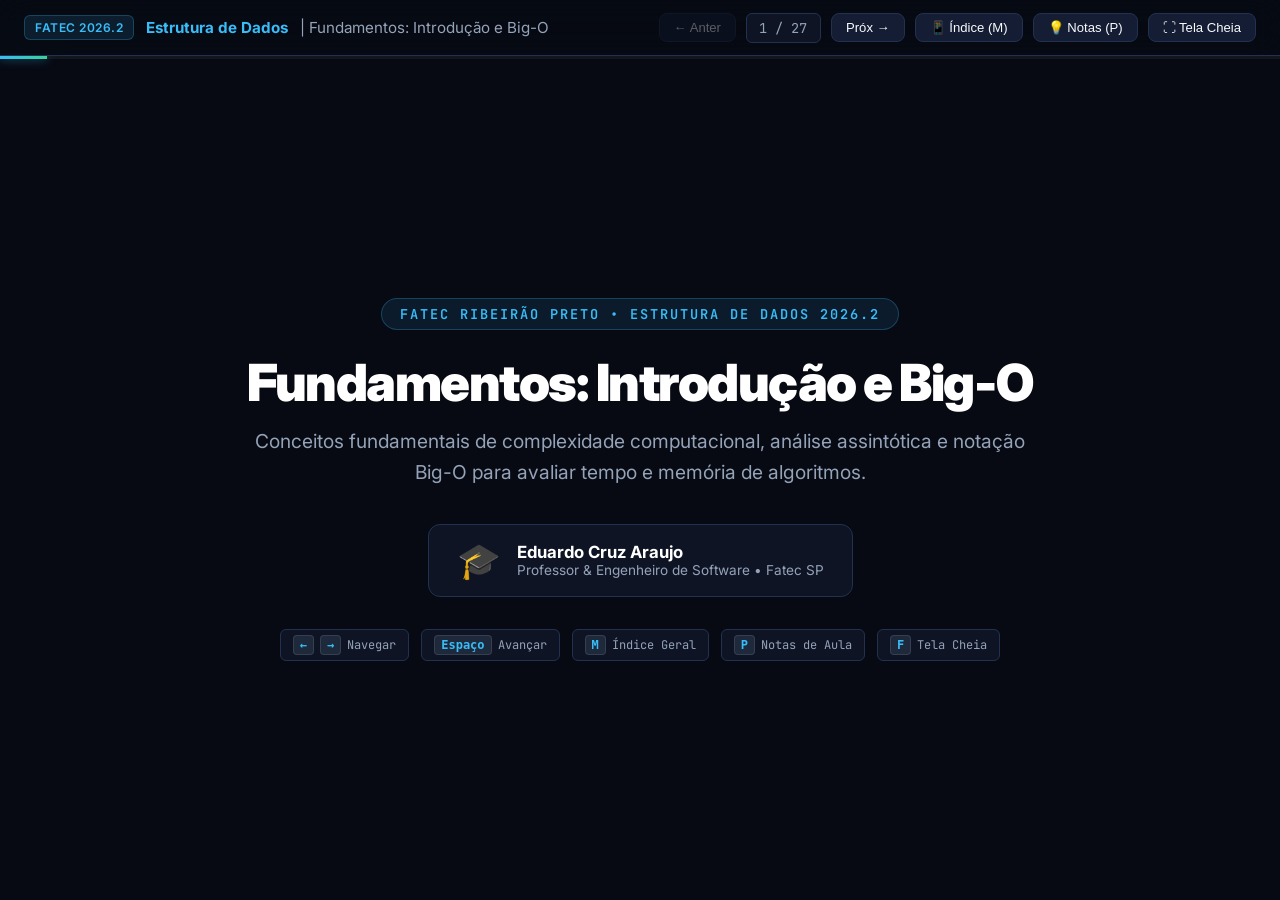
==== 02-ed-fundamentos-introducao-e-big-o/src/demo/index.html @ f7e0b2af "feat: adiciona slides e apresentacao interativa da aula 02 (Fundamentos: Introducao e Big-O)" ====
<!DOCTYPE html>
<html lang="pt-BR">
<head>
  <meta charset="UTF-8">
  <meta name="viewport" content="width=device-width, initial-scale=1.0">
  <title>Fundamentos: Introdução e Big-O | Estrutura de Dados | Fatec</title>
  <link rel="preconnect" href="https://fonts.googleapis.com">
  <link rel="preconnect" href="https://fonts.gstatic.com" crossorigin>
  <link href="https://fonts.googleapis.com/css2?family=Fira+Code:wght@400;600&family=Inter:wght@400;500;600;700;800;900&family=JetBrains+Mono:wght@400;600;700&display=swap" rel="stylesheet">
  <link rel="stylesheet" href="styles.css">
</head>
<body>

  <!-- Top Application Navigation Bar -->
  <header class="app-header">
    <div class="brand">
      <span class="brand-badge">FATEC 2026.2</span>
      <span>Estrutura de Dados</span>
      <span style="color: var(--text-muted); font-weight: 400;">| Fundamentos: Introdução e Big-O</span>
    </div>
    
    <div class="header-controls">
      <button class="btn-nav" id="btn-prev" title="Slide Anterior (Seta Esquerda)">← Anter</button>
      <span class="slide-counter" id="slide-counter">1 / 27</span>
      <button class="btn-nav" id="btn-next" title="Próximo Slide (Seta Direita / Espaço)">Próx →</button>
      <button class="btn-nav" id="btn-overview" title="Menu de Navegação (Teclas M)">📱 Índice (M)</button>
      <button class="btn-nav" id="btn-notes" title="Notas do Apresentador (Tecla P)">💡 Notas (P)</button>
      <button class="btn-nav" id="btn-fullscreen" title="Modo Tela Cheia (Tecla F)">⛶ Tela Cheia</button>
    </div>
  </header>

  <!-- Top Progress Bar -->
  <div class="progress-bar-container">
    <div class="progress-bar" id="progress-bar"></div>
  </div>

  <!-- Slides Viewport -->
  <main class="slides-viewport">

    <!-- SLIDE 1: CAPA -->
    <section class="slide slide-cover active">
      <span class="cover-badge">FATEC RIBEIRÃO PRETO • ESTRUTURA DE DADOS 2026.2</span>
      <h1 class="cover-title">Fundamentos: Introdução e Big-O</h1>
      <p class="cover-subtitle">Conceitos fundamentais de complexidade computacional, análise assintótica e notação Big-O para avaliar tempo e memória de algoritmos.</p>
      
      <div class="author-box">
        <div style="font-size: 2.2rem;">🎓</div>
        <div class="author-info">
          <div class="author-name">Eduardo Cruz Araujo</div>
          <div class="author-meta">Professor & Engenheiro de Software • Fatec SP</div>
        </div>
      </div>

      <div class="keyboard-hints">
        <div class="kbd-pill"><kbd>←</kbd> <kbd>→</kbd> Navegar</div>
        <div class="kbd-pill"><kbd>Espaço</kbd> Avançar</div>
        <div class="kbd-pill"><kbd>M</kbd> Índice Geral</div>
        <div class="kbd-pill"><kbd>P</kbd> Notas de Aula</div>
        <div class="kbd-pill"><kbd>F</kbd> Tela Cheia</div>
      </div>
    </section>

    <!-- SLIDE 2: POR QUE ANALISAR ALGORITMOS -->
    <section class="slide">
      <div class="slide-header">
        <span class="slide-tag">01. Motivação</span>
        <h2 class="slide-title">Por que Analisar Algoritmos?</h2>
        <p class="slide-subtitle">O problema do "tempo de relógio" (<em>wall-clock time</em>) e a necessidade de uma métrica universal.</p>
      </div>

      <div class="grid-2">
        <div class="card card-highlight">
          <div class="card-title">⚖️ O Dilema de Maria e João</div>
          <div class="card-body">
            <p>Dois desenvolvedores criaram soluções para o <strong>mesmo problema</strong>:</p>
            <div style="background: #090d16; padding: 12px; border-radius: 8px; margin: 10px 0; font-family: var(--font-mono); font-size: 0.85rem;">
              • Algoritmo <strong>A</strong> (Maria): <span style="color: var(--accent-emerald);">0.05 segundos</span><br>
              • Algoritmo <strong>B</strong> (João): <span style="color: var(--accent-rose);">0.12 segundos</span>
            </div>
            <p><strong>Podemos afirmar que o algoritmo A é melhor?</strong></p>
            <p style="margin-top: 8px; color: var(--accent-amber);">⚠️ Medir tempo em segundos avalia o <em>ambiente de execução</em> (CPU, RAM, programas abertos, interpretador), não a qualidade intrínseca do algoritmo.</p>
          </div>
        </div>

        <div class="card">
          <div class="card-title">🎯 As Duas Perguntas Fundamentais</div>
          <div class="card-body">
            <div style="background: rgba(56, 189, 248, 0.08); border-left: 3px solid var(--accent-cyan); padding: 12px; border-radius: 6px; margin-bottom: 12px;">
              <strong>Pergunta 1:</strong> Ao comparar dois algoritmos, qual será mais rápido à medida que o volume de dados cresce (<i>N</i> → ∞)?
            </div>
            <div style="background: rgba(52, 211, 153, 0.08); border-left: 3px solid var(--accent-emerald); padding: 12px; border-radius: 6px;">
              <strong>Pergunta 2:</strong> Se <strong>dobrarmos a entrada (<i>N</i> → 2<i>N</i>)</strong>, como o tempo e o consumo de memória serão afetados? Dobra? Quadruplica? Permanece constante? Ou explode?
            </div>
          </div>
        </div>
      </div>

      <!-- Live Wall-Clock Simulator -->
      <div class="interactive-widget">
        <div class="widget-toolbar">
          <div class="toolbar-title">🧪 SIMULADOR: IMPACTO DO HARDWARE VS EFICIÊNCIA DO ALGORITMO</div>
          <div class="toolbar-controls">
            <button class="btn-nav" id="btn-preset-small">N = 10 (Pequeno)</button>
            <button class="btn-nav" id="btn-preset-med">N = 500 (Médio)</button>
            <button class="btn-nav" id="btn-preset-large">N = 10.000 (Grande)</button>
            <button class="btn-nav" id="btn-preset-huge">N = 100.000 (Gigante)</button>
            <button class="btn-nav active" id="btn-sim-clock" style="background: rgba(56, 189, 248, 0.2); border-color: var(--accent-cyan);">▶️ Executar Benchmark</button>
          </div>
        </div>
        <div class="widget-body">
          <div class="grid-2" style="margin-top: 0;">
            <!-- Maria Card -->
            <div class="card" id="card-maria" style="background: #090d16; border: 1px solid var(--border-color); transition: all 0.35s ease;">
              <div style="display: flex; justify-content: space-between; align-items: flex-start; margin-bottom: 8px;">
                <div>
                  <div style="font-weight: 700; color: var(--accent-cyan); font-size: 1rem;">💻 PC de Maria (Top de Linha)</div>
                  <div style="font-size: 0.78rem; color: var(--text-muted);">Intel Core i9 • 5.0 GHz (5 × 10⁹ ops/s)</div>
                </div>
                <span class="complexity-tag tag-bad">O(N²) Quadrático</span>
              </div>
              
              <div style="margin: 12px 0; background: #050811; padding: 10px 14px; border-radius: 6px; font-family: var(--font-mono); font-size: 0.85rem;">
                <div style="display: flex; justify-content: space-between; margin-bottom: 6px;">
                  <span style="color: var(--text-dim);">Operações (N²):</span>
                  <strong style="color: #fff;" id="maria-ops-count">--</strong>
                </div>
                <div style="display: flex; justify-content: space-between;">
                  <span style="color: var(--text-dim);">Tempo de Execução:</span>
                  <strong style="color: var(--accent-cyan); font-size: 1.05rem;" id="sim-maria-time">--</strong>
                </div>
              </div>

              <div style="background: #1e293b; height: 10px; border-radius: 5px; overflow: hidden; margin-top: 8px;">
                <div id="maria-progress" style="height: 100%; width: 0%; background: linear-gradient(90deg, #38bdf8, #818cf8); transition: width 0.5s ease;"></div>
              </div>
              <div style="margin-top: 8px; text-align: right;" id="maria-badge-container"></div>
            </div>

            <!-- Joao Card -->
            <div class="card" id="card-joao" style="background: #090d16; border: 1px solid var(--border-color); transition: all 0.35s ease;">
              <div style="display: flex; justify-content: space-between; align-items: flex-start; margin-bottom: 8px;">
                <div>
                  <div style="font-weight: 700; color: var(--accent-amber); font-size: 1rem;">💻 Notebook de João (Básico)</div>
                  <div style="font-size: 0.78rem; color: var(--text-muted);">Intel Core i3 • 1.8 GHz (1.8 × 10⁹ ops/s)</div>
                </div>
                <span class="complexity-tag tag-good">O(N) Linear</span>
              </div>
              
              <div style="margin: 12px 0; background: #050811; padding: 10px 14px; border-radius: 6px; font-family: var(--font-mono); font-size: 0.85rem;">
                <div style="display: flex; justify-content: space-between; margin-bottom: 6px;">
                  <span style="color: var(--text-dim);">Operações (10 · N):</span>
                  <strong style="color: #fff;" id="joao-ops-count">--</strong>
                </div>
                <div style="display: flex; justify-content: space-between;">
                  <span style="color: var(--text-dim);">Tempo de Execução:</span>
                  <strong style="color: var(--accent-emerald); font-size: 1.05rem;" id="sim-joao-time">--</strong>
                </div>
              </div>

              <div style="background: #1e293b; height: 10px; border-radius: 5px; overflow: hidden; margin-top: 8px;">
                <div id="joao-progress" style="height: 100%; width: 0%; background: linear-gradient(90deg, #34d399, #10b981); transition: width 0.5s ease;"></div>
              </div>
              <div style="margin-top: 8px; text-align: right;" id="joao-badge-container"></div>
            </div>
          </div>

          <div style="margin-top: 16px; background: #090d16; padding: 14px 18px; border-radius: 8px; border: 1px solid var(--border-color);">
            <div style="display: flex; justify-content: space-between; align-items: center; margin-bottom: 8px;">
              <span style="font-size: 0.88rem; font-weight: 600; color: #fff;">Ajuste o Tamanho da Entrada (<i>N</i>):</span>
              <span class="slider-val" id="val-sim-n" style="font-size: 1rem; color: var(--accent-cyan); font-family: var(--font-mono);">N = 500</span>
            </div>
            
            <input type="range" id="slider-sim-n" min="0" max="12" step="1" value="5" style="width: 100%; accent-color: var(--accent-cyan); cursor: pointer;">
            
            <div style="margin-top: 12px; font-size: 0.9rem; line-height: 1.5; color: var(--text-main); border-top: 1px solid var(--border-color); padding-top: 10px;" id="sim-clock-verdict">
              Clique em <strong>"Executar Benchmark"</strong> ou escolha um tamanho de entrada para rodar a simulação!
            </div>
          </div>
        </div>
      </div>
    </section>

    <!-- SLIDE 3: CONTAGEM DE INSTRUÇÕES E ASSÍNTOTAS -->
    <section class="slide">
      <div class="slide-header">
        <span class="slide-tag">02. Análise Matemática</span>
        <h2 class="slide-title">Contagem de Instruções e Comportamento Assintótico</h2>
        <p class="slide-subtitle">Como modelar o número de passos e entender a dominância dos termos para <i>N</i> → ∞.</p>
      </div>

      <div class="grid-2">
        <div class="code-box">
          <div class="code-header">
            <span class="code-lang">Python</span>
            <span>Contagem Passo a Passo</span>
          </div>
          <pre class="code-content"><code><span class="kw">def</span> <span class="fn">sum_list</span>(<span class="var">lst</span>):
    <span class="var">total</span> <span class="op">=</span> <span class="num">0</span>           <span class="com"># 1 instrução (atribuição)</span>
    <span class="kw">for</span> <span class="var">value</span> <span class="kw">in</span> <span class="var">lst</span>:   <span class="com"># N iterações do laço</span>
        <span class="var">total</span> <span class="op">+=</span> <span class="var">value</span>  <span class="com"># 1 instrução por iteração (N vezes)</span>
    <span class="kw">return</span> <span class="var">total</span>        <span class="com"># 1 instrução (retorno)</span></code></pre>
          <div style="padding: 12px 16px; background: #0f172a; border-top: 1px solid var(--border-color); font-size: 0.85rem; font-family: var(--font-mono); color: var(--accent-cyan);">
            Total de Instruções: <i>f</i>(<i>N</i>) = <i>N</i> + 2
          </div>
        </div>

        <div class="card">
          <div class="card-title">🔍 O Princípio da Dominância</div>
          <div class="card-body">
            <p>Considere dois algoritmos com contagens de instruções:</p>
            <ul class="bullet-list" style="margin: 10px 0;">
              <li>Algoritmo 1: <i>f</i>(<i>N</i>) = 4<i>N</i><sup>2</sup> + 2<i>N</i> + 7</li>
              <li>Algoritmo 2: <i>g</i>(<i>N</i>) = 3<i>N</i><sup>2</sup> + 5<i>N</i> + 13</li>
            </ul>
            <p>Quando <i>N</i> é pequeno (ex: <i>N</i> = 2), as constantes e termos menores têm peso. Porém, quando <i>N</i> cresce para milhares ou milhões, <strong>o termo de maior expoente (<i>N</i><sup>2</sup>) representa mais de 99.99% do custo total!</strong></p>
          </div>
        </div>
      </div>

      <!-- Live Polynomial Breakdown Calculator -->
      <div class="interactive-widget">
        <div class="widget-toolbar">
          <div class="toolbar-title">📈 CALCULADORA DE DOMINÂNCIA: <i>f</i>(<i>N</i>) = 4<i>N</i>² + 2<i>N</i> + 7</div>
          <div class="range-slider-group">
            <span>Valor de <i>N</i>:</span>
            <input type="range" id="slider-poly-n" min="1" max="10000" step="1" value="10">
            <span class="slider-val" id="val-poly-n">N = 10</span>
          </div>
        </div>
        <div class="widget-body">
          <div class="grid-4" style="margin-top: 0;">
            <div style="background: #090d16; padding: 12px; border-radius: 8px; border: 1px solid var(--border-color); text-align: center;">
              <div style="font-size: 0.75rem; color: var(--text-muted);">Termo Quadrático 4<i>N</i>²</div>
              <div style="font-size: 1.2rem; font-weight: 700; color: var(--accent-cyan); font-family: var(--font-mono); margin: 6px 0;" id="calc-term-quad">400</div>
              <div style="font-size: 0.75rem; color: var(--accent-emerald);" id="calc-pct-quad">94.56% do total</div>
            </div>

            <div style="background: #090d16; padding: 12px; border-radius: 8px; border: 1px solid var(--border-color); text-align: center;">
              <div style="font-size: 0.75rem; color: var(--text-muted);">Termo Linear 2<i>N</i></div>
              <div style="font-size: 1.2rem; font-weight: 700; color: var(--accent-amber); font-family: var(--font-mono); margin: 6px 0;" id="calc-term-lin">20</div>
              <div style="font-size: 0.75rem; color: var(--text-dim);" id="calc-pct-lin">4.72% do total</div>
            </div>

            <div style="background: #090d16; padding: 12px; border-radius: 8px; border: 1px solid var(--border-color); text-align: center;">
              <div style="font-size: 0.75rem; color: var(--text-muted);">Constante + 7</div>
              <div style="font-size: 1.2rem; font-weight: 700; color: var(--accent-purple); font-family: var(--font-mono); margin: 6px 0;">7</div>
              <div style="font-size: 0.75rem; color: var(--text-dim);" id="calc-pct-const">0.72% do total</div>
            </div>

            <div style="background: #090d16; padding: 12px; border-radius: 8px; border: 1px solid var(--border-color); text-align: center;">
              <div style="font-size: 0.75rem; color: var(--text-muted);">Total de Operações</div>
              <div style="font-size: 1.2rem; font-weight: 700; color: #fff; font-family: var(--font-mono); margin: 6px 0;" id="calc-term-total">427</div>
              <div style="font-size: 0.75rem; color: var(--accent-cyan);">Classe: <i>O</i>(<i>N</i>²)</div>
            </div>
          </div>
        </div>
      </div>
    </section>

    <!-- SLIDE 4: NOTAÇÕES ASSINTÓTICAS (O, Ω, Θ) E CASOS -->
    <section class="slide">
      <div class="slide-header">
        <span class="slide-tag">03. Notações Matemáticas</span>
        <h2 class="slide-title">A Família Assintótica (<i>O</i>, Ω, Θ) e Casos de Análise</h2>
        <p class="slide-subtitle">Limite Superior (Teto), Limite Inferior (Piso) e Limite Justo, combinados com Melhor, Médio e Pior caso.</p>
      </div>

      <div class="grid-3">
        <div class="card card-highlight">
          <div class="card-title">
            <span class="complexity-tag tag-good"><i>O</i></span> Big-O (Upper Bound)
          </div>
          <div class="card-body">
            <p><strong>Limite Superior (Teto):</strong></p>
            <p><em>"O algoritmo não demora mais do que..."</em></p>
            <p style="margin-top: 8px; font-size: 0.82rem; color: var(--text-dim);">Garante um limite máximo de tempo no pior cenário possível. É a notação padrão da indústria.</p>
          </div>
        </div>

        <div class="card">
          <div class="card-title">
            <span class="complexity-tag tag-fair">Ω</span> Big-Omega (Lower Bound)
          </div>
          <div class="card-body">
            <p><strong>Limite Inferior (Piso):</strong></p>
            <p><em>"O algoritmo demora pelo menos..."</em></p>
            <p style="margin-top: 8px; font-size: 0.82rem; color: var(--text-dim);">Representa o mínimo de trabalho indispensável para o algoritmo resolver a tarefa.</p>
          </div>
        </div>

        <div class="card">
          <div class="card-title">
            <span class="complexity-tag tag-excellent">Θ</span> Big-Theta (Tight Bound)
          </div>
          <div class="card-body">
            <p><strong>Limite Justo (Exato):</strong></p>
            <p><em>"O algoritmo cresce exatamente na taxa de..."</em></p>
            <p style="margin-top: 8px; font-size: 0.82rem; color: var(--text-dim);">Quando os limites superior e inferior coincidem na mesma ordem de grandeza (<i>O</i> = Ω).</p>
          </div>
        </div>
      </div>

      <!-- Interactive Linear Search Case Visualizer -->
      <div class="interactive-widget">
        <div class="widget-toolbar">
          <div class="toolbar-title">🔍 ESTUDO DE CASO: BUSCA LINEAR (MELHOR, MÉDIO E PIOR CASO)</div>
          <div class="toolbar-controls">
            <button class="btn-nav active" id="btn-case-best">Melhor Caso (Item no Início)</button>
            <button class="btn-nav" id="btn-case-avg">Caso Médio (Item no Meio)</button>
            <button class="btn-nav" id="btn-case-worst">Pior Caso (Não Existe / Fim)</button>
          </div>
        </div>
        <div class="widget-body">
          <div class="array-container" id="linear-search-array">
            <!-- Dynamically populated -->
          </div>

          <div style="margin-top: 14px; background: #090d16; padding: 12px 18px; border-radius: 8px; border: 1px solid var(--border-color); display: flex; justify-content: space-between; align-items: center; flex-wrap: wrap; gap: 10px;">
            <div>
              <span style="font-weight: 700; color: #fff;" id="case-title">Cenário: Melhor Caso</span>
              <div style="font-size: 0.82rem; color: var(--text-muted);" id="case-desc">O elemento buscado (10) está exatamente na primeira posição analisada.</div>
            </div>
            <div style="font-family: var(--font-mono); font-size: 0.9rem;" id="case-complexity">
              Passos: <span style="color: var(--accent-emerald); font-weight: 700;">1 passo</span> • Complexidade: <span class="complexity-tag tag-excellent">Ω(1)</span>
            </div>
          </div>
        </div>
      </div>
    </section>

    <!-- SLIDE 5: AS 4 REGRAS DE OURO DO BIG-O -->
    <section class="slide">
      <div class="slide-header">
        <span class="slide-tag">04. Simplificação</span>
        <h2 class="slide-title">As 4 Regras de Ouro do Big-O</h2>
        <p class="slide-subtitle">Diretrizes indispensáveis para simplificar expressões algébricas de complexidade.</p>
      </div>

      <div class="grid-2">
        <div class="card">
          <div class="card-title">1️⃣ Descarte as Constantes</div>
          <div class="card-body">
            <p>Multiplicações e divisões por constantes não alteram a ordem assintótica:</p>
            <div style="background: #090d16; padding: 10px; border-radius: 6px; font-family: var(--font-mono); margin: 8px 0; font-size: 0.85rem;">
              • <i>O</i>(2<i>N</i>) ➔ <span style="color: var(--accent-cyan);"><i>O</i>(<i>N</i>)</span><br>
              • <i>O</i>(500) ➔ <span style="color: var(--accent-cyan);"><i>O</i>(1)</span><br>
              • <i>O</i>(3<i>N</i>² + 100) ➔ <span style="color: var(--accent-cyan);"><i>O</i>(<i>N</i>²)</span>
            </div>
            <p style="font-size: 0.8rem; color: var(--text-dim);">Exemplo: Percorrer a lista duas vezes com dois loops sequenciais é 2<i>N</i> operações, ou seja, <i>O</i>(<i>N</i>).</p>
          </div>
        </div>

        <div class="card">
          <div class="card-title">2️⃣ Descarte Termos Não-Dominantes</div>
          <div class="card-body">
            <p>Quando termos de ordens diferentes estão somados, apenas o de maior crescimento importa:</p>
            <div style="background: #090d16; padding: 10px; border-radius: 6px; font-family: var(--font-mono); margin: 8px 0; font-size: 0.85rem;">
              • <i>O</i>(<i>N</i>² + <i>N</i>) ➔ <span style="color: var(--accent-cyan);"><i>O</i>(<i>N</i>²)</span><br>
              • <i>O</i>(<i>N</i> + log <i>N</i>) ➔ <span style="color: var(--accent-cyan);"><i>O</i>(<i>N</i>)</span><br>
              • <i>O</i>(2<sup><i>N</i></sup> + <i>N</i><sup>100</sup>) ➔ <span style="color: var(--accent-cyan);"><i>O</i>(2<sup><i>N</i></sup>)</span>
            </div>
            <p style="font-size: 0.8rem; color: var(--text-dim);">Exemplo: Um loop linear <i>O</i>(<i>N</i>) seguido de um loop duplo <i>O</i>(<i>N</i><sup>2</sup>) resulta em <i>O</i>(<i>N</i><sup>2</sup>).</p>
          </div>
        </div>

        <div class="card">
          <div class="card-title">3️⃣ Entradas Diferentes ➔ Variáveis Diferentes!</div>
          <div class="card-body">
            <p>Se a função recebe duas listas independentes <i>A</i> (tamanho <i>N</i>) e <i>B</i> (tamanho <i>M</i>):</p>
            <div style="background: #090d16; padding: 10px; border-radius: 6px; font-family: var(--font-mono); margin: 8px 0; font-size: 0.85rem;">
              • Loops sequenciais: <span style="color: var(--accent-emerald);"><i>O</i>(<i>N</i> + <i>M</i>)</span> (Não é <i>O</i>(2<i>N</i>)!)<br>
              • Loops aninhados: <span style="color: var(--accent-purple);"><i>O</i>(<i>N</i> · <i>M</i>)</span> (Não é <i>O</i>(<i>N</i>²)!)
            </div>
          </div>
        </div>

        <div class="card">
          <div class="card-title">4️⃣ Adição vs Multiplicação</div>
          <div class="card-body">
            <p>Identifique a estrutura de execução do código:</p>
            <div style="background: #090d16; padding: 10px; border-radius: 6px; font-family: var(--font-mono); margin: 8px 0; font-size: 0.85rem;">
              • <strong>Ações Sequenciais</strong> (Passo 1 DEPOIS Passo 2) ➔ <span style="color: var(--accent-cyan);">SOMA (+)</span><br>
              • <strong>Ações Aninhadas</strong> (Para CADA item faça...) ➔ <span style="color: var(--accent-cyan);">MULTIPLICAÇÃO (·)</span>
            </div>
          </div>
        </div>
      </div>
    </section>

    <!-- SLIDE 6: O ZOOLÓGICO DAS COMPLEXIDADES -->
    <section class="slide">
      <div class="slide-header">
        <span class="slide-tag">05. Hierarquia de Eficiência</span>
        <h2 class="slide-title">O Zoológico das Complexidades (Big-O Zoo)</h2>
        <p class="slide-subtitle">O ranking completo das ordens de grandeza, da mais eficiente à intratável.</p>
      </div>

      <div class="card" style="margin-bottom: 16px;">
        <div class="card-title">🏆 Escala Universal de Eficiência</div>
        <div style="display: flex; gap: 8px; flex-wrap: wrap; align-items: center; justify-content: center; padding: 12px 0;">
          <span class="complexity-tag tag-excellent">O(1)</span>
          <span style="color: var(--text-dim);">&lt;</span>
          <span class="complexity-tag tag-excellent">O(log N)</span>
          <span style="color: var(--text-dim);">&lt;</span>
          <span class="complexity-tag tag-good">O(N)</span>
          <span style="color: var(--text-dim);">&lt;</span>
          <span class="complexity-tag tag-fair">O(N log N)</span>
          <span style="color: var(--text-dim);">&lt;</span>
          <span class="complexity-tag tag-bad">O(N²)</span>
          <span style="color: var(--text-dim);">&lt;</span>
          <span class="complexity-tag tag-bad">O(N³)</span>
          <span style="color: var(--text-dim);">&lt;</span>
          <span class="complexity-tag tag-horrible">O(2ᴺ)</span>
          <span style="color: var(--text-dim);">&lt;</span>
          <span class="complexity-tag tag-horrible">O(N!)</span>
        </div>
      </div>

      <!-- Live Interactive Big-O Curve Canvas -->
      <div class="interactive-widget">
        <div class="widget-toolbar">
          <div class="toolbar-title">📈 GRÁFICO INTERATIVO DE CRESCIMENTO DAS CURVAS</div>
          <div class="toolbar-controls" id="curve-toggle-group">
            <button class="btn-nav active" data-curve="o1">O(1)</button>
            <button class="btn-nav active" data-curve="ologn">O(log N)</button>
            <button class="btn-nav active" data-curve="on">O(N)</button>
            <button class="btn-nav active" data-curve="onlogn">O(N log N)</button>
            <button class="btn-nav active" data-curve="on2">O(N²)</button>
            <button class="btn-nav active" data-curve="o2n">O(2ᴺ)</button>
          </div>
        </div>
        <div class="widget-body">
          <div style="position: relative; height: 310px; width: 100%; background: #070b14; border: 1px solid var(--border-color); border-radius: 8px; overflow: hidden;">
            <canvas id="big-o-canvas" style="width: 100%; height: 100%; display: block;"></canvas>
          </div>
          <div style="margin-top: 10px; font-size: 0.8rem; color: var(--text-dim); text-align: center;">
            Observe como as curvas exponenciais <i>O</i>(2<sup><i>N</i></sup>) e quadráticas <i>O</i>(<i>N</i><sup>2</sup>) sobem verticalmente enquanto <i>O</i>(1) e <i>O</i>(log <i>N</i>) permanecem praticamente planas.
          </div>
        </div>
      </div>
    </section>

    <!-- SLIDE 7: O(1) CONSTANTE E O(log N) LOGARÍTMICA -->
    <section class="slide">
      <div class="slide-header">
        <span class="slide-tag">05. Zoo: Alta Velocidade</span>
        <h2 class="slide-title"><i>O</i>(1) Constante vs <i>O</i>(log <i>N</i>) Logarítmica</h2>
        <p class="slide-subtitle">Acesso imediato e divisão repetida do espaço de busca.</p>
      </div>

      <div class="grid-2">
        <div class="card">
          <div class="card-title">
            <span class="complexity-tag tag-excellent">O(1)</span> Complexidade Constante
          </div>
          <div class="card-body">
            <p>O tempo de execução é independente do tamanho da entrada:</p>
            <pre class="code-content" style="background:#090d16; border-radius:6px; margin: 10px 0; font-size: 0.8rem;"><code><span class="kw">def</span> <span class="fn">get_first</span>(<span class="var">lst</span>):
    <span class="kw">return</span> <span class="var">lst</span>[<span class="num">0</span>] <span class="kw">if</span> <span class="var">lst</span> <span class="kw">else</span> <span class="typ">None</span>

<span class="kw">def</span> <span class="fn">is_even</span>(<span class="var">n</span>):
    <span class="kw">return</span> <span class="var">n</span> % <span class="num">2</span> == <span class="num">0</span></code></pre>
            <p style="font-size: 0.8rem; color: var(--text-dim);">Acessar um elemento por índice em um vetor ou verificar uma chave em um dicionário (Hash Table) é <i>O</i>(1).</p>
          </div>
        </div>

        <div class="card">
          <div class="card-title">
            <span class="complexity-tag tag-excellent">O(log N)</span> Complexidade Logarítmica
          </div>
          <div class="card-body">
            <p>A cada iteração, o problema é <strong>dividido pela metade</strong>:</p>
            <div style="background:#090d16; padding: 10px; border-radius: 6px; font-family: var(--font-mono); font-size: 0.82rem; margin: 10px 0;">
              • <i>N</i> = 16 ➔ 4 passos (16 ➔ 8 ➔ 4 ➔ 2 ➔ 1)<br>
              • <i>N</i> = 1.000.000 ➔ ~20 passos!<br>
              • <i>N</i> = 1.000.000.000 ➔ ~30 passos!
            </div>
            <p style="font-size: 0.8rem; color: var(--text-dim);">Exemplo clássico: <strong>Busca Binária (<em>Binary Search</em>)</strong> em listas ordenadas.</p>
          </div>
        </div>
      </div>

      <!-- Live Binary Search Step-by-Step Simulator -->
      <div class="interactive-widget">
        <div class="widget-toolbar">
          <div class="toolbar-title">🎯 SIMULADOR INTERATIVO DE BUSCA BINÁRIA (O(log N))</div>
          <div class="toolbar-controls">
            <span style="font-size: 0.8rem; color: var(--text-muted);">Buscar Alvo:</span>
            <input type="number" id="bs-target-input" value="42" style="width: 60px; background: var(--bg-card); border: 1px solid var(--border-color); color: #fff; padding: 4px 8px; border-radius: 4px; font-family: var(--font-mono);">
            <button class="btn-nav" id="btn-bs-step">Passo Seguinte (Next Step)</button>
            <button class="btn-nav" id="btn-bs-reset">Reiniciar</button>
          </div>
        </div>
        <div class="widget-body">
          <div class="array-container" id="bs-array-container">
            <!-- 16 sorted items populated by JS -->
          </div>
          <div style="margin-top: 14px; font-family: var(--font-mono); font-size: 0.85rem; color: var(--accent-cyan); background: #090d16; padding: 10px 16px; border-radius: 6px; border: 1px solid var(--border-color);" id="bs-status-text">
            Clique em "Passo Seguinte" para iniciar a divisão do vetor pela metade!
          </div>
        </div>
      </div>
    </section>

    <!-- SLIDE 8: O(N) LINEAR E O(N log N) LINEARÍTMICA -->
    <section class="slide">
      <div class="slide-header">
        <span class="slide-tag">05. Zoo: Eficiência Prática</span>
        <h2 class="slide-title"><i>O</i>(<i>N</i>) Linear vs <i>O</i>(<i>N</i> log <i>N</i>) Linearítmica</h2>
        <p class="slide-subtitle">Varredura direta e a técnica ótima de Dividir para Conquistar.</p>
      </div>

      <div class="grid-2">
        <div class="card">
          <div class="card-title">
            <span class="complexity-tag tag-good">O(N)</span> Complexidade Linear
          </div>
          <div class="card-body">
            <p>O tempo cresce na <strong>mesma proporção direta</strong> da entrada:</p>
            <pre class="code-content" style="background:#090d16; border-radius:6px; margin: 10px 0; font-size: 0.8rem;"><code><span class="kw">def</span> <span class="fn">find_max</span>(<span class="var">numbers</span>):
    <span class="var">max_val</span> <span class="op">=</span> <span class="var">numbers</span>[<span class="num">0</span>]
    <span class="kw">for</span> <span class="var">num</span> <span class="kw">in</span> <span class="var">numbers</span>:
        <span class="kw">if</span> <span class="var">num</span> <span class="op">&gt;</span> <span class="var">max_val</span>:
            <span class="var">max_val</span> <span class="op">=</span> <span class="var">num</span>
    <span class="kw">return</span> <span class="var">max_val</span></code></pre>
            <p style="font-size: 0.8rem; color: var(--text-dim);">Se dobrarmos os dados (<i>N</i> → 2<i>N</i>), o tempo de execução simplesmente dobra.</p>
          </div>
        </div>

        <div class="card">
          <div class="card-title">
            <span class="complexity-tag tag-fair">O(N log N)</span> Linearítmica (Dividir e Conquistar)
          </div>
          <div class="card-body">
            <p>O problema é dividido em log <i>N</i> níveis e, em cada nível, processamos todos os <i>N</i> elementos:</p>
            <div style="background:#090d16; padding: 10px; border-radius: 6px; font-family: var(--font-mono); font-size: 0.78rem; margin: 10px 0; color: var(--accent-cyan);">
              Nível 0: [------------- N -------------] ➔ N passos<br>
              Nível 1: [---- N/2 ----][---- N/2 ----] ➔ N passos<br>
              Nível 2: [- N/4 -][- N/4 -][- N/4 -]... ➔ N passos<br>
              Total de níveis: log(N) • Custo Total: N · log(N)
            </div>
            <p style="font-size: 0.8rem; color: var(--text-dim);">É o <strong>limite teórico ótimo</strong> para algoritmos de ordenação por comparação (Merge Sort, Quick Sort médio, Timsort).</p>
          </div>
        </div>
      </div>

      <!-- Divide and Conquer Visual Diagram Card -->
      <div class="card" style="margin-top: 16px; border-color: rgba(56, 189, 248, 0.3);">
        <div class="card-title">🌲 Árvore de Execução do Merge Sort (<i>O</i>(<i>N</i> log <i>N</i>))</div>
        <div style="display: flex; justify-content: space-around; align-items: center; padding: 16px; font-family: var(--font-mono); font-size: 0.85rem; background: #090d16; border-radius: 8px;">
          <div style="text-align: center;">
            <div style="color: var(--accent-amber);">1. Divisão Recursiva</div>
            <div style="font-size: 0.75rem; color: var(--text-dim);">log<sub>2</sub>(<i>N</i>) níveis de quebra</div>
          </div>
          <div style="color: var(--accent-cyan); font-size: 1.5rem;">➔</div>
          <div style="text-align: center;">
            <div style="color: var(--accent-emerald);">2. Intercalação Linear</div>
            <div style="font-size: 0.75rem; color: var(--text-dim);"><i>O</i>(<i>N</i>) trabalho por nível</div>
          </div>
          <div style="color: var(--accent-cyan); font-size: 1.5rem;">➔</div>
          <div style="text-align: center;">
            <div style="color: var(--accent-cyan); font-weight: 700;">Total: <i>O</i>(<i>N</i> log <i>N</i>)</div>
            <div style="font-size: 0.75rem; color: var(--text-dim);">Milhões de itens em frações de segundo</div>
          </div>
        </div>
      </div>
    </section>

    <!-- SLIDE 9: O(N²) QUADRÁTICA E O(N³) CÚBICA -->
    <section class="slide">
      <div class="slide-header">
        <span class="slide-tag">05. Zoo: Laços Aninhados</span>
        <h2 class="slide-title"><i>O</i>(<i>N</i><sup>2</sup>) Quadrática vs <i>O</i>(<i>N</i><sup>3</sup>) Cúbica</h2>
        <p class="slide-subtitle">Laços aninhados múltiplos e a degradação rápida de desempenho.</p>
      </div>

      <div class="grid-2">
        <div class="card">
          <div class="card-title">
            <span class="complexity-tag tag-bad">O(N²)</span> Complexidade Quadrática
          </div>
          <div class="card-body">
            <p>Ocorre com frequência ao comparar <strong>todos os pares</strong> de uma lista com dois laços aninhados:</p>
            <pre class="code-content" style="background:#090d16; border-radius:6px; margin: 8px 0; font-size: 0.8rem;"><code><span class="kw">def</span> <span class="fn">bubble_sort</span>(<span class="var">arr</span>):
    <span class="var">n</span> <span class="op">=</span> <span class="fn">len</span>(<span class="var">arr</span>)
    <span class="kw">for</span> <span class="var">i</span> <span class="kw">in</span> <span class="fn">range</span>(<span class="var">n</span> <span class="op">-</span> <span class="num">1</span>):
        <span class="kw">for</span> <span class="var">j</span> <span class="kw">in</span> <span class="fn">range</span>(<span class="var">n</span> <span class="op">-</span> <span class="var">i</span> <span class="op">-</span> <span class="num">1</span>):
            <span class="kw">if</span> <span class="var">arr</span>[<span class="var">j</span>] <span class="op">&gt;</span> <span class="var">arr</span>[<span class="var">j</span> <span class="op">+</span> <span class="num">1</span>]:
                <span class="var">arr</span>[<span class="var">j</span>], <span class="var">arr</span>[<span class="var">j</span><span class="op">+</span><span class="num">1</span>] <span class="op">=</span> <span class="var">arr</span>[<span class="var">j</span><span class="op">+</span><span class="num">1</span>], <span class="var">arr</span>[<span class="var">j</span>]</code></pre>
            <div style="font-size: 0.78rem; color: var(--text-dim);">
              • <i>N</i> = 1.000 ➔ 1.000.000 operações<br>
              • <i>N</i> = 100.000 ➔ 10.000.000.000 operações (começa a travar o processador!)
            </div>
          </div>
        </div>

        <div class="card">
          <div class="card-title">
            <span class="complexity-tag tag-bad">O(N³)</span> Complexidade Cúbica
          </div>
          <div class="card-body">
            <p>Três laços aninhados. Exemplo: <strong>Multiplicação Tradicional de Matrizes <i>N</i> × <i>N</i></strong>:</p>
            <pre class="code-content" style="background:#090d16; border-radius:6px; margin: 8px 0; font-size: 0.8rem;"><code><span class="kw">for</span> <span class="var">i</span> <span class="kw">in</span> <span class="fn">range</span>(<span class="var">n</span>):
    <span class="kw">for</span> <span class="var">j</span> <span class="kw">in</span> <span class="fn">range</span>(<span class="var">n</span>):
        <span class="kw">for</span> <span class="var">k</span> <span class="kw">in</span> <span class="fn">range</span>(<span class="var">n</span>):
            <span class="var">res</span>[<span class="var">i</span>][<span class="var">j</span>] <span class="op">+=</span> <span class="var">a</span>[<span class="var">i</span>][<span class="var">k</span>] <span class="op">*</span> <span class="var">b</span>[<span class="var">k</span>][<span class="var">j</span>]</code></pre>
            <p style="font-size: 0.8rem; color: var(--text-dim);">O espaço de operações forma um <em>cubo tridimensional</em> com <i>N</i> × <i>N</i> × <i>N</i> = <i>N</i><sup>3</sup> iterações.</p>
          </div>
        </div>
      </div>

      <!-- Interactive Bubble Sort Live Visualizer -->
      <div class="interactive-widget">
        <div class="widget-toolbar">
          <div class="toolbar-title">🧪 SIMULADOR INTERATIVO DE BUBBLE SORT (O(N²))</div>
          <div class="toolbar-controls">
            <button class="btn-nav" id="btn-bubble-step">Próximo Passo (Passo a Passo)</button>
            <button class="btn-nav" id="btn-bubble-auto">▶️ Ordenação Automática</button>
            <button class="btn-nav" id="btn-bubble-reset">Embaralhar</button>
          </div>
        </div>
        <div class="widget-body">
          <div class="array-container" id="bubble-array-container">
            <!-- Populated by JS -->
          </div>
          <div style="margin-top: 12px; display: flex; justify-content: space-between; font-family: var(--font-mono); font-size: 0.85rem; color: var(--text-muted); background: #090d16; padding: 10px 16px; border-radius: 6px;">
            <span>Comparações: <strong style="color: var(--accent-amber);" id="bubble-comparisons">0</strong></span>
            <span>Trocas (Swaps): <strong style="color: var(--accent-rose);" id="bubble-swaps">0</strong></span>
            <span id="bubble-status">Status: Pronto para ordenar</span>
          </div>
        </div>
      </div>
    </section>

    <!-- SLIDE 10: O(2ᴺ) EXPONENCIAL E O(N!) FATORIAL -->
    <section class="slide">
      <div class="slide-header">
        <span class="slide-tag">05. Zoo: A Explosão Combinatória</span>
        <h2 class="slide-title"><i>O</i>(2<sup><i>N</i></sup>) Exponencial vs <i>O</i>(<i>N</i>!) Fatorial</h2>
        <p class="slide-subtitle">A barreira da intratabilidade computacional e a explosão de tempo.</p>
      </div>

      <div class="grid-2">
        <div class="card">
          <div class="card-title">
            <span class="complexity-tag tag-horrible">O(2ᴺ)</span> Complexidade Exponencial
          </div>
          <div class="card-body">
            <p>A cada elemento adicional em <i>N</i>, o número total de operações <strong>dobra</strong>:</p>
            <pre class="code-content" style="background:#090d16; border-radius:6px; margin: 8px 0; font-size: 0.8rem;"><code><span class="kw">def</span> <span class="fn">fibonacci</span>(<span class="var">n</span>):
    <span class="kw">if</span> <span class="var">n</span> <span class="op">&lt;=</span> <span class="num">1</span>:
        <span class="kw">return</span> <span class="var">n</span>
    <span class="kw">return</span> <span class="fn">fibonacci</span>(<span class="var">n</span> <span class="op">-</span> <span class="num">1</span>) <span class="op">+</span> <span class="fn">fibonacci</span>(<span class="var">n</span> <span class="op">-</span> <span class="num">2</span>)</code></pre>
            <div style="font-size: 0.8rem; color: var(--text-dim);">
              • <i>N</i> = 10 ➔ ~1.024 chamadas<br>
              • <i>N</i> = 30 ➔ ~1.000.000.000 chamadas (1 bilhão!)<br>
              • <i>N</i> = 50 ➔ ~1.125.899.906.842.624 chamadas (<strong style="color: var(--accent-rose);">levaria anos</strong>)
            </div>
          </div>
        </div>

        <div class="card">
          <div class="card-title">
            <span class="complexity-tag tag-horrible">O(N!)</span> Complexidade Fatorial
          </div>
          <div class="card-body">
            <p>Ocorre na geração de todas as <strong>permutações possíveis</strong> (ex: Caixeiro-Viajante por força bruta):</p>
            <div style="background:#090d16; padding: 10px; border-radius: 6px; font-family: var(--font-mono); font-size: 0.8rem; margin: 8px 0;">
              • 5! = 120 operações<br>
              • 10! = 3.628.800 operações<br>
              • 20! ≈ 2,43 × 10<sup>18</sup> operações (<strong style="color: var(--accent-rose);">mais segundos que a idade do universo!</strong>)
            </div>
            <p style="font-size: 0.8rem; color: var(--text-dim);">Torna qualquer algoritmo inviável para <i>N</i> &gt; 20.</p>
          </div>
        </div>
      </div>

      <!-- Fibonacci Recursion Tree Visualizer -->
      <div class="interactive-widget">
        <div class="widget-toolbar">
          <div class="toolbar-title">🌲 VISUALIZADOR DA ÁRVORE DE RECURSÃO: FIBONACCI(N)</div>
          <div class="range-slider-group">
            <span>Selecione <i>N</i>:</span>
            <input type="range" id="slider-fib-n" min="1" max="6" value="4">
            <span class="slider-val" id="val-fib-n">N = 4</span>
          </div>
        </div>
        <div class="widget-body">
          <div id="fib-tree-container" style="background: #090d16; border-radius: 8px; padding: 16px; min-height: 120px; text-align: center; font-family: var(--font-mono); font-size: 0.85rem; overflow-x: auto;">
            <!-- Rendered by JS -->
          </div>
        </div>
      </div>
    </section>

    <!-- SLIDE 11: TABELA DE IMPACTO E REGRA DOS 10^8 -->
    <section class="slide">
      <div class="slide-header">
        <span class="slide-tag">05. Limites do Hardware</span>
        <h2 class="slide-title">Tabela de Impacto e a Regra dos 10<sup>8</sup> Operações/s</h2>
        <p class="slide-subtitle">Como estimar se o seu algoritmo passará dentro do tempo limite em sistemas reais e juízes online.</p>
      </div>

      <div class="card card-highlight" style="margin-bottom: 16px;">
        <div class="card-title">⚡ A Regra de Ouro do Hardware (10<sup>8</sup> ops/s)</div>
        <div class="card-body">
          Um processador moderno padrão realiza aproximadamente <strong>10<sup>8</sup> (100 milhões) de operações básicas por segundo</strong>. Em juízes online (Beecrowd, LeetCode, Codeforces) onde o limite de tempo é 1.0 segundo:
          <span style="display: block; margin-top: 6px; font-family: var(--font-mono); color: var(--accent-cyan);">
            Se <i>f</i>(<i>N</i>) ≤ 10<sup>8</sup>, sua solução passa com folga! Se <i>f</i>(<i>N</i>) ≫ 10<sup>8</sup>, receberá "Time Limit Exceeded (TLE)".
          </span>
        </div>
      </div>

      <table class="data-table">
        <thead>
          <tr>
            <th>Complexidade</th>
            <th>N = 10</th>
            <th>N = 50</th>
            <th>N = 1.000</th>
            <th>N = 1.000.000</th>
          </tr>
        </thead>
        <tbody>
          <tr>
            <td><code>O(1)</code> / <code>O(log N)</code></td>
            <td>&lt; 1 µs</td>
            <td>&lt; 1 µs</td>
            <td>&lt; 1 µs</td>
            <td>&lt; 1 µs</td>
          </tr>
          <tr>
            <td><code>O(N)</code></td>
            <td>&lt; 1 µs</td>
            <td>&lt; 1 µs</td>
            <td>&lt; 1 µs</td>
            <td><span style="color: var(--accent-emerald);">0.01 s</span></td>
          </tr>
          <tr>
            <td><code>O(N log N)</code></td>
            <td>&lt; 1 µs</td>
            <td>&lt; 1 µs</td>
            <td>&lt; 1 µs</td>
            <td><span style="color: var(--accent-cyan);">0.20 s</span></td>
          </tr>
          <tr>
            <td><code>O(N²)</code></td>
            <td>&lt; 1 µs</td>
            <td>&lt; 1 µs</td>
            <td>0.01 s</td>
            <td><strong style="color: var(--accent-amber);">~3 horas</strong></td>
          </tr>
          <tr>
            <td><code>O(2ᴺ)</code></td>
            <td>10 µs</td>
            <td><strong style="color: var(--accent-rose);">357 anos</strong></td>
            <td>Impossível</td>
            <td>Impossível</td>
          </tr>
          <tr>
            <td><code>O(N!)</code></td>
            <td>0.03 s</td>
            <td>Impossível</td>
            <td>Impossível</td>
            <td>Impossível</td>
          </tr>
        </tbody>
      </table>
    </section>

    <!-- SLIDE 12: COMPLEXIDADE DE TEMPO VS ESPAÇO -->
    <section class="slide">
      <div class="slide-header">
        <span class="slide-tag">06. Trade-offs</span>
        <h2 class="slide-title">Complexidade de Tempo vs Complexidade de Espaço</h2>
        <p class="slide-subtitle">Avaliando o consumo de memória RAM auxiliar e o trade-off tempo-espaço com 3 soluções distintas.</p>
      </div>

      <div class="grid-3">
        <div class="card">
          <div class="card-title">1. Vetor de Frequência</div>
          <div class="card-body">
            <p>Cria um array de tamanho igual ao maior valor (<i>K</i>):</p>
            <div style="margin: 8px 0; font-family: var(--font-mono); font-size: 0.82rem;">
              • Tempo: <span style="color: var(--accent-emerald);"><i>O</i>(<i>N</i> + <i>K</i>)</span><br>
              • Espaço: <span style="color: var(--accent-rose);"><i>O</i>(<i>K</i>)</span>
            </div>
            <p style="font-size: 0.78rem; color: var(--text-dim);">⚠️ Se <i>K</i> = 10<sup>9</sup>, alocará 1 bilhão de inteiros!</p>
          </div>
        </div>

        <div class="card">
          <div class="card-title">2. Conjunto Hash (Set)</div>
          <div class="card-body">
            <p>Insere elementos em uma tabela hash para filtrar únicos:</p>
            <div style="margin: 8px 0; font-family: var(--font-mono); font-size: 0.82rem;">
              • Tempo: <span style="color: var(--accent-emerald);"><i>O</i>(<i>N</i>)</span><br>
              • Espaço: <span style="color: var(--accent-amber);"><i>O</i>(<i>N</i>)</span>
            </div>
            <p style="font-size: 0.78rem; color: var(--text-dim);">Funciona para qualquer lista, mas consome memória linear.</p>
          </div>
        </div>

        <div class="card card-highlight">
          <div class="card-title">3. Dois Ponteiros (Ótimo)</div>
          <div class="card-body">
            <p>Aproveita que o vetor <strong>já está ordenado</strong>:</p>
            <div style="margin: 8px 0; font-family: var(--font-mono); font-size: 0.82rem;">
              • Tempo: <span style="color: var(--accent-emerald);"><i>O</i>(<i>N</i>)</span><br>
              • Espaço: <span style="color: var(--accent-emerald);"><i>O</i>(1)</span> (In-place!)
            </div>
            <p style="font-size: 0.78rem; color: var(--text-dim);">🏆 Solução perfeita: varre uma vez usando só uma variável contadora!</p>
          </div>
        </div>
      </div>

      <!-- Live Two Pointers Distinct Counter Simulator -->
      <div class="interactive-widget">
        <div class="widget-toolbar">
          <div class="toolbar-title">🧪 SIMULAÇÃO: CONTANDO ELEMENTOS DISTINTOS (DOIS PONTEIROS O(1) ESPAÇO)</div>
          <div class="toolbar-controls">
            <button class="btn-nav" id="btn-distinct-step">Passo Seguinte</button>
            <button class="btn-nav" id="btn-distinct-reset">Reiniciar</button>
          </div>
        </div>
        <div class="widget-body">
          <div class="array-container" id="distinct-array-container">
            <!-- Array [1, 1, 2, 2, 2, 6, 6, 9, 10] -->
          </div>
          <div style="margin-top: 14px; background: #090d16; padding: 10px 16px; border-radius: 6px; font-family: var(--font-mono); font-size: 0.85rem; color: var(--accent-cyan);" id="distinct-status">
            Array ordenado: elementos repetidos estão lado a lado. Basta checar se arr[i] != arr[i-1]!
          </div>
        </div>
      </div>
    </section>

    <!-- SLIDE 13: ANÁLISE AMORTIZADA (list.append) -->
    <section class="slide">
      <div class="slide-header">
        <span class="slide-tag">07. Alocação Dinâmica</span>
        <h2 class="slide-title">Análise Amortizada: O Segredo do `list.append()`</h2>
        <p class="slide-subtitle">Como operações raras e caras (<i>O</i>(<i>N</i>)) são diluídas por milhares de operações imediatas (<i>O</i>(1)).</p>
      </div>

      <div class="grid-2">
        <div class="card">
          <div class="card-title">💡 O que é Custo Amortizado?</div>
          <div class="card-body">
            <p>Em algumas estruturas de dados, uma operação é <strong><i>O</i>(1) em 99.9% dos casos</strong>, mas ocasionalmente precisa fazer um trabalho pesado de <i>O</i>(<i>N</i>) (como redimensionar um buffer).</p>
            <blockquote style="margin: 12px 0; padding-left: 12px; border-left: 3px solid var(--accent-cyan); color: #fff; font-style: italic;">
              "O custo caro ocasional é diluído e amortizado pelas muitas operações baratas consecutivas!"
            </blockquote>
            <p>Resultado: Custo médio garantido de <strong><i>O</i>(1) Amortizado</strong>.</p>
          </div>
        </div>

        <div class="card">
          <div class="card-title">📦 A Mecânica de Redimensionamento do Python</div>
          <div class="card-body">
            <ul class="bullet-list">
              <li>1. A lista aloca um bloco contíguo de memória com capacidade inicial <i>C</i>.</li>
              <li>2. Inserir elementos é <i>O</i>(1) enquanto houver slots livres.</li>
              <li>3. Ao encher, aloca um <strong>novo bloco com o dobro da capacidade (2<i>C</i>)</strong>, copia todos os itens antigos (<i>O</i>(<i>N</i>)) e insere o novo.</li>
              <li>4. As próximas <i>N</i> inserções serão novamente <i>O</i>(1)!</li>
            </ul>
          </div>
        </div>
      </div>

      <!-- Interactive Dynamic Array Append Simulator -->
      <div class="interactive-widget">
        <div class="widget-toolbar">
          <div class="toolbar-title">🧪 SIMULADOR DE ALOCAÇÃO DINÂMICA (APPEND COM DUPLICAÇÃO DE CAPACIDADE)</div>
          <div class="toolbar-controls">
            <button class="btn-nav" id="btn-append-item">➕ Inserir Elemento (arr.append)</button>
            <button class="btn-nav" id="btn-append-reset">Limpar Lista</button>
          </div>
        </div>
        <div class="widget-body">
          <div style="display: flex; gap: 16px; align-items: center; justify-content: center; flex-wrap: wrap;" id="dynamic-buffer-view">
            <!-- Dynamic buffer visualizer -->
          </div>
          <div style="margin-top: 14px; background: #090d16; padding: 10px 16px; border-radius: 6px; font-family: var(--font-mono); font-size: 0.85rem; color: var(--accent-emerald);" id="append-status-log">
            Capacidade Inicial: 4 slots. Clique em "Inserir Elemento" para preencher!
          </div>
        </div>
      </div>
    </section>

    <!-- SLIDE 14: CHEAT SHEET OPERAÇÕES NATIVAS DO PYTHON -->
    <section class="slide">
      <div class="slide-header">
        <span class="slide-tag">08. Guia de Referência</span>
        <h2 class="slide-title">Cheat Sheet: Estruturas Nativas do Python</h2>
        <p class="slide-subtitle">Complexidade detalhada das operações mais comuns em <code>list</code>, <code>dict</code> e <code>set</code>.</p>
      </div>

      <div class="interactive-widget" style="margin-top: 0;">
        <div class="widget-toolbar">
          <div class="toolbar-title">🔍 BUSCADOR E FILTRO DE OPERAÇÕES</div>
          <div class="toolbar-controls" id="filter-type-group">
            <button class="btn-nav active" data-filter="all">Todas as Estruturas</button>
            <button class="btn-nav" data-filter="list">Listas (list)</button>
            <button class="btn-nav" data-filter="dict">Dicionários (dict)</button>
            <button class="btn-nav" data-filter="set">Conjuntos (set)</button>
          </div>
        </div>
        <div class="widget-body" style="padding: 0;">
          <table class="data-table" id="table-cheatsheet" style="margin-top: 0;">
            <thead>
              <tr>
                <th>Estrutura</th>
                <th>Operação</th>
                <th>Código / Exemplo</th>
                <th>Complexidade</th>
                <th>Detalhes / Armadilhas</th>
              </tr>
            </thead>
            <tbody>
              <tr data-type="list">
                <td><code>list</code></td>
                <td>Acesso por Índice</td>
                <td><code>arr[i]</code></td>
                <td><span class="complexity-tag tag-excellent">O(1)</span></td>
                <td>Acesso direto via ponteiro em memória contígua</td>
              </tr>
              <tr data-type="list">
                <td><code>list</code></td>
                <td>Tamanho</td>
                <td><code>len(arr)</code></td>
                <td><span class="complexity-tag tag-excellent">O(1)</span></td>
                <td>Python armazena o tamanho internamente em cache</td>
              </tr>
              <tr data-type="list">
                <td><code>list</code></td>
                <td>Inserção no Final</td>
                <td><code>arr.append(x)</code></td>
                <td><span class="complexity-tag tag-excellent">O(1) amort.</span></td>
                <td>Altamente eficiente</td>
              </tr>
              <tr data-type="list">
                <td><code>list</code></td>
                <td>Remoção do Final</td>
                <td><code>arr.pop()</code></td>
                <td><span class="complexity-tag tag-excellent">O(1)</span></td>
                <td>Apenas diminui o contador de itens</td>
              </tr>
              <tr data-type="list">
                <td><code>list</code></td>
                <td>Inserção no Início</td>
                <td><code>arr.insert(0, x)</code></td>
                <td><span class="complexity-tag tag-bad">O(N)</span></td>
                <td>⚠️ <strong>Desloca todos</strong> os N elementos para a direita!</td>
              </tr>
              <tr data-type="list">
                <td><code>list</code></td>
                <td>Remoção no Início</td>
                <td><code>arr.pop(0)</code></td>
                <td><span class="complexity-tag tag-bad">O(N)</span></td>
                <td>⚠️ <strong>Desloca todos</strong> os N elementos para a esquerda!</td>
              </tr>
              <tr data-type="list">
                <td><code>list</code></td>
                <td>Busca Linear</td>
                <td><code>x in arr</code></td>
                <td><span class="complexity-tag tag-bad">O(N)</span></td>
                <td>Varre elemento a elemento até encontrar ou terminar</td>
              </tr>
              <tr data-type="list">
                <td><code>list</code></td>
                <td>Fatiamento (Slice)</td>
                <td><code>arr[a:b]</code></td>
                <td><span class="complexity-tag tag-fair">O(k)</span></td>
                <td>Onde <i>k</i> = <i>b</i> - <i>a</i> (aloca e copia nova lista)</td>
              </tr>
              <tr data-type="list">
                <td><code>list</code></td>
                <td>Ordenação</td>
                <td><code>arr.sort()</code></td>
                <td><span class="complexity-tag tag-fair">O(N log N)</span></td>
                <td>Algoritmo Timsort nativo altamente otimizado</td>
              </tr>
              <tr data-type="dict">
                <td><code>dict</code></td>
                <td>Busca por Chave</td>
                <td><code>d[key]</code></td>
                <td><span class="complexity-tag tag-excellent">O(1) médio</span></td>
                <td>Tabela Hash com acesso O(1) no caso médio</td>
              </tr>
              <tr data-type="dict">
                <td><code>dict</code></td>
                <td>Inserção / Update</td>
                <td><code>d[key] = val</code></td>
                <td><span class="complexity-tag tag-excellent">O(1) médio</span></td>
                <td>Cria ou atualiza bucket</td>
              </tr>
              <tr data-type="set">
                <td><code>set</code></td>
                <td>Verificação de Pertinência</td>
                <td><code>x in my_set</code></td>
                <td><span class="complexity-tag tag-excellent">O(1) médio</span></td>
                <td>💡 <strong>Dica de Ouro:</strong> Trocar busca em lista por set reduz <i>O</i>(<i>N</i>) para <i>O</i>(1)!</td>
              </tr>
            </tbody>
          </table>
        </div>
      </div>
    </section>

    <!-- SLIDE 15: DESAFIO 01 -->
    <section class="slide">
      <div class="slide-header">
        <span class="slide-tag">Desafio 01 / 10</span>
        <h2 class="slide-title">Desafio 01: Pulo de 2 em 2 🎯</h2>
        <p class="slide-subtitle">Qual é a complexidade de <strong>Tempo</strong> e de <strong>Espaço</strong> desta função?</p>
      </div>

      <div class="grid-2">
        <div>
          <div class="code-box">
            <div class="code-header">
              <span class="code-lang">Python</span>
              <span>challenge_01.py</span>
            </div>
            <pre class="code-content"><code><span class="kw">def</span> <span class="fn">challenge_01</span>(<span class="var">arr</span>):
    <span class="var">n</span> <span class="op">=</span> <span class="fn">len</span>(<span class="var">arr</span>)
    <span class="kw">for</span> <span class="var">i</span> <span class="kw">in</span> <span class="fn">range</span>(<span class="num">0</span>, <span class="var">n</span>, <span class="num">2</span>):
        <span class="fn">print</span>(<span class="var">arr</span>[<span class="var">i</span>])</code></pre>
          </div>
          
          <div class="card" style="margin-top: 14px;">
            <div class="card-title">🤔 Questões para Reflexão</div>
            <div class="card-body">
              <ul class="bullet-list">
                <li>Quantas iterações o laço executa em relação a <i>N</i>?</li>
                <li>Pular de 2 em 2 reduz a ordem de grandeza do crescimento?</li>
                <li>Quanta memória auxiliar foi alocada na memória RAM?</li>
              </ul>
            </div>
          </div>
        </div>

        <div>
          <div class="challenge-card" style="margin-top: 0;">
            <div class="challenge-header">
              <span class="challenge-title">Análise Assintótica</span>
              <button class="btn-nav" onclick="toggleSolution('sol-1')">👁️ Revelar Resolução</button>
            </div>
            <div class="solution-box" id="sol-1">
              <div style="font-size: 1.05rem; margin-bottom: 10px;">
                <strong>Complexidade:</strong> 
                Tempo: <span class="complexity-tag tag-good">O(N) Linear</span> • 
                Espaço: <span class="complexity-tag tag-excellent">O(1) Constante</span>
              </div>
              <div style="font-size: 0.9rem; color: #cbd5e1; line-height: 1.6;">
                <strong>Derivação Matemática:</strong><br>
                O laço pula de 2 em 2 posições, executando exatamente <i>N</i> / 2 iterações.<br>
                Pela <strong>Regra 1 (Descarte de Constantes)</strong>:
                <div style="background: #050811; padding: 8px 12px; border-radius: 6px; font-family: var(--font-mono); margin: 8px 0; color: var(--accent-cyan);">
                  <i>O</i>(<i>N</i> / 2) = <i>O</i>(½ · <i>N</i>) ➔ <i>O</i>(<i>N</i>)
                </div>
                A memória auxiliar alocada se resume às variáveis primitivas <code>n</code> e <code>i</code>, totalizando espaço <i>O</i>(1).
              </div>
            </div>
          </div>
        </div>
      </div>
    </section>

    <!-- SLIDE 16: DESAFIO 02 -->
    <section class="slide">
      <div class="slide-header">
        <span class="slide-tag">Desafio 02 / 10</span>
        <h2 class="slide-title">Desafio 02: Dobrando o Índice 🎯</h2>
        <p class="slide-subtitle">Qual é a complexidade de <strong>Tempo</strong> e de <strong>Espaço</strong> deste algoritmo?</p>
      </div>

      <div class="grid-2">
        <div>
          <div class="code-box">
            <div class="code-header">
              <span class="code-lang">Python</span>
              <span>challenge_02.py</span>
            </div>
            <pre class="code-content"><code><span class="kw">def</span> <span class="fn">challenge_02</span>(<span class="var">n</span>):
    <span class="var">i</span> <span class="op">=</span> <span class="num">1</span>
    <span class="kw">while</span> <span class="var">i</span> <span class="op">&lt;</span> <span class="var">n</span>:
        <span class="fn">print</span>(<span class="var">i</span>)
        <span class="var">i</span> <span class="op">=</span> <span class="var">i</span> <span class="op">*</span> <span class="num">2</span></code></pre>
          </div>

          <div class="card" style="margin-top: 14px;">
            <div class="card-title">🤔 Questões para Reflexão</div>
            <div class="card-body">
              <ul class="bullet-list">
                <li>Quais valores a variável <code>i</code> assume a cada iteração?</li>
                <li>Quantas vezes podemos multiplicar 1 por 2 até ultrapassar <i>N</i>?</li>
              </ul>
            </div>
          </div>
        </div>

        <div>
          <div class="challenge-card" style="margin-top: 0;">
            <div class="challenge-header">
              <span class="challenge-title">Análise Assintótica</span>
              <button class="btn-nav" onclick="toggleSolution('sol-2')">👁️ Revelar Resolução</button>
            </div>
            <div class="solution-box" id="sol-2">
              <div style="font-size: 1.05rem; margin-bottom: 10px;">
                <strong>Complexidade:</strong> 
                Tempo: <span class="complexity-tag tag-excellent">O(log N) Logarítmica</span> • 
                Espaço: <span class="complexity-tag tag-excellent">O(1) Constante</span>
              </div>
              <div style="font-size: 0.9rem; color: #cbd5e1; line-height: 1.6;">
                <strong>Derivação Matemática:</strong><br>
                A cada iteração, <code>i</code> assume a progressão geométrica: 1, 2, 4, 8, 16, ..., 2<sup><i>k</i></sup>.<br>
                O laço termina quando 2<sup><i>k</i></sup> ≥ <i>n</i>. Aplicando logaritmo na base 2:
                <div style="background: #050811; padding: 8px 12px; border-radius: 6px; font-family: var(--font-mono); margin: 8px 0; color: var(--accent-emerald);">
                  2<sup><i>k</i></sup> = <i>n</i> ➔ <i>k</i> = log<sub>2</sub>(<i>n</i>) iterações
                </div>
                Portanto, o número total de execuções cresce na escala logarítmica <i>O</i>(log <i>N</i>).
              </div>
            </div>
          </div>
        </div>
      </div>
    </section>

    <!-- SLIDE 17: DESAFIO 03 -->
    <section class="slide">
      <div class="slide-header">
        <span class="slide-tag">Desafio 03 / 10</span>
        <h2 class="slide-title">Desafio 03: Loops Sequencial + Aninhado 🎯</h2>
        <p class="slide-subtitle">Qual é a complexidade total deste procedimento?</p>
      </div>

      <div class="grid-2">
        <div>
          <div class="code-box">
            <div class="code-header">
              <span class="code-lang">Python</span>
              <span>challenge_03.py</span>
            </div>
            <pre class="code-content"><code><span class="kw">def</span> <span class="fn">challenge_03</span>(<span class="var">arr</span>):
    <span class="var">n</span> <span class="op">=</span> <span class="fn">len</span>(<span class="var">arr</span>)
    <span class="com"># Bloco 1: Sequencial</span>
    <span class="kw">for</span> <span class="var">x</span> <span class="kw">in</span> <span class="var">arr</span>:
        <span class="fn">print</span>(<span class="var">x</span>)
        
    <span class="com"># Bloco 2: Aninhado</span>
    <span class="kw">for</span> <span class="var">i</span> <span class="kw">in</span> <span class="fn">range</span>(<span class="var">n</span>):
        <span class="kw">for</span> <span class="var">j</span> <span class="kw">in</span> <span class="fn">range</span>(<span class="var">n</span>):
            <span class="fn">print</span>(<span class="var">arr</span>[<span class="var">i</span>], <span class="var">arr</span>[<span class="var">j</span>])</code></pre>
          </div>

          <div class="card" style="margin-top: 14px;">
            <div class="card-title">🤔 Questões para Reflexão</div>
            <div class="card-body">
              <ul class="bullet-list">
                <li>Qual é a complexidade individual do Bloco 1 e do Bloco 2?</li>
                <li>Como combinamos blocos de código sequenciais?</li>
              </ul>
            </div>
          </div>
        </div>

        <div>
          <div class="challenge-card" style="margin-top: 0;">
            <div class="challenge-header">
              <span class="challenge-title">Análise Assintótica</span>
              <button class="btn-nav" onclick="toggleSolution('sol-3')">👁️ Revelar Resolução</button>
            </div>
            <div class="solution-box" id="sol-3">
              <div style="font-size: 1.05rem; margin-bottom: 10px;">
                <strong>Complexidade:</strong> 
                Tempo: <span class="complexity-tag tag-bad">O(N²) Quadrática</span> • 
                Espaço: <span class="complexity-tag tag-excellent">O(1) Constante</span>
              </div>
              <div style="font-size: 0.9rem; color: #cbd5e1; line-height: 1.6;">
                <strong>Derivação:</strong><br>
                • Bloco 1 executa <i>N</i> passos: <i>O</i>(<i>N</i>).<br>
                • Bloco 2 possui dois loops aninhados de tamanho <i>N</i>: <i>N</i> × <i>N</i> = <i>O</i>(<i>N</i><sup>2</sup>).<br>
                Pela <strong>Regra 4 (Adição)</strong> e <strong>Regra 2 (Termo Dominante)</strong>:
                <div style="background: #050811; padding: 8px 12px; border-radius: 6px; font-family: var(--font-mono); margin: 8px 0; color: var(--accent-cyan);">
                  <i>O</i>(<i>N</i> + <i>N</i><sup>2</sup>) ➔ <i>O</i>(<i>N</i><sup>2</sup>)
                </div>
                O termo quadrático domina completamente e dita o custo assintótico.
              </div>
            </div>
          </div>
        </div>
      </div>
    </section>

    <!-- SLIDE 18: DESAFIO 04 -->
    <section class="slide">
      <div class="slide-header">
        <span class="slide-tag">Desafio 04 / 10</span>
        <h2 class="slide-title">Desafio 04: Loop Triangular (j = i + 1) 🎯</h2>
        <p class="slide-subtitle">O laço interno começa em <code>i + 1</code>. Isso altera a classe de complexidade?</p>
      </div>

      <div class="grid-2">
        <div>
          <div class="code-box">
            <div class="code-header">
              <span class="code-lang">Python</span>
              <span>challenge_04.py</span>
            </div>
            <pre class="code-content"><code><span class="kw">def</span> <span class="fn">challenge_04</span>(<span class="var">arr</span>):
    <span class="var">n</span> <span class="op">=</span> <span class="fn">len</span>(<span class="var">arr</span>)
    <span class="kw">for</span> <span class="var">i</span> <span class="kw">in</span> <span class="fn">range</span>(<span class="var">n</span>):
        <span class="kw">for</span> <span class="var">j</span> <span class="kw">in</span> <span class="fn">range</span>(<span class="var">i</span> <span class="op">+</span> <span class="num">1</span>, <span class="var">n</span>):
            <span class="fn">print</span>(<span class="var">arr</span>[<span class="var">i</span>], <span class="var">arr</span>[<span class="var">j</span>])</code></pre>
          </div>

          <div class="card" style="margin-top: 14px;">
            <div class="card-title">🤔 Questões para Reflexão</div>
            <div class="card-body">
              <ul class="bullet-list">
                <li>Quando <i>i</i> = 0, quantas vezes <i>j</i> roda? E quando <i>i</i> = 1?</li>
                <li>Qual é a soma total de iterações de <i>j</i>?</li>
              </ul>
            </div>
          </div>
        </div>

        <div>
          <div class="challenge-card" style="margin-top: 0;">
            <div class="challenge-header">
              <span class="challenge-title">Análise Assintótica</span>
              <button class="btn-nav" onclick="toggleSolution('sol-4')">👁️ Revelar Resolução</button>
            </div>
            <div class="solution-box" id="sol-4">
              <div style="font-size: 1.05rem; margin-bottom: 10px;">
                <strong>Complexidade:</strong> 
                Tempo: <span class="complexity-tag tag-bad">O(N²) Quadrática</span> • 
                Espaço: <span class="complexity-tag tag-excellent">O(1) Constante</span>
              </div>
              <div style="font-size: 0.9rem; color: #cbd5e1; line-height: 1.6;">
                <strong>Derivação Matemática (Soma de Gauss):</strong><br>
                Somando as iterações do laço interno:<br>
                • <i>i</i> = 0 ➔ <i>N</i> - 1 vezes<br>
                • <i>i</i> = 1 ➔ <i>N</i> - 2 vezes<br>
                • <i>i</i> = <i>N</i> - 1 ➔ 0 vezes<br>
                <div style="background: #050811; padding: 8px 12px; border-radius: 6px; font-family: var(--font-mono); margin: 8px 0; color: var(--accent-amber);">
                  Total = (<i>N</i> - 1) + ... + 1 + 0 = (<i>N</i>(<i>N</i> - 1)) / 2 = (<i>N</i><sup>2</sup> - <i>N</i>) / 2 ➔ <i>O</i>(<i>N</i><sup>2</sup>)
                </div>
                Mesmo sendo metade da matriz (um triângulo), a classe de complexidade continua sendo estritamente quadrática <i>O</i>(<i>N</i><sup>2</sup>).
              </div>
            </div>
          </div>
        </div>
      </div>
    </section>

    <!-- SLIDE 19: DESAFIO 05 -->
    <section class="slide">
      <div class="slide-header">
        <span class="slide-tag">Desafio 05 / 10</span>
        <h2 class="slide-title">Desafio 05: A Busca Oculta com 'in list' 🎯</h2>
        <p class="slide-subtitle">Qual é o custo real quando chamamos <code>item in list_b</code> dentro de um laço?</p>
      </div>

      <div class="grid-2">
        <div>
          <div class="code-box">
            <div class="code-header">
              <span class="code-lang">Python</span>
              <span>challenge_05.py</span>
            </div>
            <pre class="code-content"><code><span class="kw">def</span> <span class="fn">challenge_05</span>(<span class="var">list_a</span>, <span class="var">list_b</span>):
    <span class="var">common</span> <span class="op">=</span> []
    <span class="kw">for</span> <span class="var">item</span> <span class="kw">in</span> <span class="var">list_a</span>:      <span class="com"># N iterações</span>
        <span class="kw">if</span> <span class="var">item</span> <span class="kw">in</span> <span class="var">list_b</span>:  <span class="com"># ATENÇÃO AQUI!</span>
            <span class="var">common</span>.<span class="fn">append</span>(<span class="var">item</span>)
    <span class="kw">return</span> <span class="var">common</span></code></pre>
          </div>

          <div class="card" style="margin-top: 14px;">
            <div class="card-title">🤔 Questões para Reflexão</div>
            <div class="card-body">
              <ul class="bullet-list">
                <li>Considere <code>len(list_a) = N</code> e <code>len(list_b) = M</code>.</li>
                <li>A operação <code>item in list_b</code> é imediata ou precisa varrer a lista?</li>
                <li>Como otimizar este código usando a estrutura de dados certa?</li>
              </ul>
            </div>
          </div>
        </div>

        <div>
          <div class="challenge-card" style="margin-top: 0;">
            <div class="challenge-header">
              <span class="challenge-title">Análise Assintótica</span>
              <button class="btn-nav" onclick="toggleSolution('sol-5')">👁️ Revelar Resolução</button>
            </div>
            <div class="solution-box" id="sol-5">
              <div style="font-size: 1.05rem; margin-bottom: 10px;">
                <strong>Complexidade:</strong> 
                Tempo: <span class="complexity-tag tag-bad">O(N · M) Quadrático Misto</span> • 
                Espaço: <span class="complexity-tag tag-fair">O(min(N, M))</span>
              </div>
              <div style="font-size: 0.9rem; color: #cbd5e1; line-height: 1.6;">
                <strong>Armadilha Comum:</strong><br>
                Em Python, listas são arrays lineares. A operação <code>item in list_b</code> faz uma busca sequencial elemento a elemento que custa <i>O</i>(<i>M</i>) a cada volta!<br>
                <div style="background: #050811; padding: 8px 12px; border-radius: 6px; font-family: var(--font-mono); margin: 8px 0; color: var(--accent-rose);">
                  Tempo Total = N voltas × O(M) = O(N · M)
                </div>
                💡 <strong>Otimização de Ouro:</strong><br>
                Se converter <code>set_b = set(list_b)</code> antes do loop, a busca passa a ser <i>O</i>(1) em média. O tempo total cai para <strong><i>O</i>(<i>N</i> + <i>M</i>) linear</strong>!
              </div>
            </div>
          </div>
        </div>
      </div>
    </section>

    <!-- SLIDE 20: DESAFIO 06 -->
    <section class="slide">
      <div class="slide-header">
        <span class="slide-tag">Desafio 06 / 10</span>
        <h2 class="slide-title">Desafio 06: Concatenação Repetida de Strings 🎯</h2>
        <p class="slide-subtitle">O impacto silencioso da imutabilidade de strings na memória e no tempo.</p>
      </div>

      <div class="grid-2">
        <div>
          <div class="code-box">
            <div class="code-header">
              <span class="code-lang">Python</span>
              <span>challenge_06.py</span>
            </div>
            <pre class="code-content"><code><span class="kw">def</span> <span class="fn">challenge_06</span>(<span class="var">words</span>):
    <span class="var">result</span> <span class="op">=</span> <span class="str">""</span>
    <span class="kw">for</span> <span class="var">w</span> <span class="kw">in</span> <span class="var">words</span>:
        <span class="var">result</span> <span class="op">=</span> <span class="var">result</span> <span class="op">+</span> <span class="var">w</span>  <span class="com"># Concatenação</span>
    <span class="kw">return</span> <span class="var">result</span></code></pre>
          </div>

          <div class="card" style="margin-top: 14px;">
            <div class="card-title">🤔 Questões para Reflexão</div>
            <div class="card-body">
              <ul class="bullet-list">
                <li>Suponha <i>N</i> palavras de tamanho médio <i>K</i>.</li>
                <li>Strings em Python são mutáveis ou imutáveis?</li>
                <li>O que o interpretador precisa fazer a cada operação <code>result + w</code>?</li>
              </ul>
            </div>
          </div>
        </div>

        <div>
          <div class="challenge-card" style="margin-top: 0;">
            <div class="challenge-header">
              <span class="challenge-title">Análise Assintótica</span>
              <button class="btn-nav" onclick="toggleSolution('sol-6')">👁️ Revelar Resolução</button>
            </div>
            <div class="solution-box" id="sol-6">
              <div style="font-size: 1.05rem; margin-bottom: 10px;">
                <strong>Complexidade:</strong> 
                Tempo: <span class="complexity-tag tag-bad">O(N² · K) Quadrática</span> • 
                Espaço: <span class="complexity-tag tag-fair">O(N · K)</span>
              </div>
              <div style="font-size: 0.9rem; color: #cbd5e1; line-height: 1.6;">
                <strong>Mecânica Interna:</strong><br>
                Como strings são imutáveis, cada <code>result + w</code> aloca uma nova string e copia todos os caracteres anteriores:<br>
                • 1ª volta: copia <i>K</i> caracteres<br>
                • 2ª volta: copia 2<i>K</i> caracteres<br>
                • <i>N</i>-ésima volta: copia <i>N</i> · <i>K</i> caracteres<br>
                <div style="background: #050811; padding: 8px 12px; border-radius: 6px; font-family: var(--font-mono); margin: 8px 0; color: var(--accent-rose);">
                  Total = K · (1 + 2 + ... + N) ≈ O(N² · K)
                </div>
                💡 <strong>Solução Ótima (Linear O(N · K)):</strong><br>
                Utilizar <code>"".join(words)</code> aloca a memória apenas uma vez!
              </div>
            </div>
          </div>
        </div>
      </div>
    </section>

    <!-- SLIDE 21: DESAFIO 07 -->
    <section class="slide">
      <div class="slide-header">
        <span class="slide-tag">Desafio 07 / 10</span>
        <h2 class="slide-title">Desafio 07: Recursão e a Pilha de Chamadas 🎯</h2>
        <p class="slide-subtitle">Como as chamadas pendentes na <em>Call Stack</em> consomem memória RAM auxiliar.</p>
      </div>

      <div class="grid-2">
        <div>
          <div class="code-box">
            <div class="code-header">
              <span class="code-lang">Python</span>
              <span>challenge_07.py</span>
            </div>
            <pre class="code-content"><code><span class="kw">def</span> <span class="fn">countdown</span>(<span class="var">n</span>):
    <span class="kw">if</span> <span class="var">n</span> <span class="op">&lt;=</span> <span class="num">0</span>:
        <span class="kw">return</span>
    <span class="fn">print</span>(<span class="var">n</span>)
    <span class="fn">countdown</span>(<span class="var">n</span> <span class="op">-</span> <span class="num">1</span>)</code></pre>
          </div>

          <div class="card" style="margin-top: 14px;">
            <div class="card-title">🤔 Questões para Reflexão</div>
            <div class="card-body">
              <ul class="bullet-list">
                <li>A função aloca listas ou variáveis pesadas?</li>
                <li>Onde ficam armazenadas as chamadas recursivas antes de atingir o caso base?</li>
              </ul>
            </div>
          </div>
        </div>

        <div>
          <div class="challenge-card" style="margin-top: 0;">
            <div class="challenge-header">
              <span class="challenge-title">Análise Assintótica</span>
              <button class="btn-nav" onclick="toggleSolution('sol-7')">👁️ Revelar Resolução</button>
            </div>
            <div class="solution-box" id="sol-7">
              <div style="font-size: 1.05rem; margin-bottom: 10px;">
                <strong>Complexidade:</strong> 
                Tempo: <span class="complexity-tag tag-good">O(N) Linear</span> • 
                Espaço: <span class="complexity-tag tag-good">O(N) Linear na Pilha</span>
              </div>
              <div style="font-size: 0.9rem; color: #cbd5e1; line-height: 1.6;">
                <strong>Comportamento da Memória:</strong><br>
                A função é chamada <i>N</i> vezes até atingir o caso base (<code>n &lt;= 0</code>).<br>
                Cada frame de execução permanece na pilha de chamadas (*Call Stack*):
                <div style="background: #050811; padding: 8px 12px; border-radius: 6px; font-family: var(--font-mono); margin: 8px 0; color: var(--accent-amber);">
                  countdown(4) ➔ countdown(3) ➔ countdown(2) ➔ countdown(1) ➔ countdown(0)<br>
                  [Profundidade da pilha = N frames alocados simultaneamente]
                </div>
                Portanto, embora não aloque arrays, o espaço em memória é linear <i>O</i>(<i>N</i>).
              </div>
            </div>
          </div>
        </div>
      </div>
    </section>

    <!-- SLIDE 22: DESAFIO 08 -->
    <section class="slide">
      <div class="slide-header">
        <span class="slide-tag">Desafio 08 / 10</span>
        <h2 class="slide-title">Desafio 08: Two Sum em Vetor Ordenado 🎯</h2>
        <p class="slide-subtitle">A técnica de Dois Ponteiros (<em>Two Pointers</em>) para encontrar um par com soma alvo.</p>
      </div>

      <div class="grid-2">
        <div>
          <div class="code-box">
            <div class="code-header">
              <span class="code-lang">Python</span>
              <span>two_sum_sorted.py</span>
            </div>
            <pre class="code-content"><code><span class="kw">def</span> <span class="fn">two_sum_sorted</span>(<span class="var">nums</span>, <span class="var">target</span>):
    <span class="var">left</span> <span class="op">=</span> <span class="num">0</span>
    <span class="var">right</span> <span class="op">=</span> <span class="fn">len</span>(<span class="var">nums</span>) <span class="op">-</span> <span class="num">1</span>
    <span class="kw">while</span> <span class="var">left</span> <span class="op">&lt;</span> <span class="var">right</span>:
        <span class="var">s</span> <span class="op">=</span> <span class="var">nums</span>[<span class="var">left</span>] <span class="op">+</span> <span class="var">nums</span>[<span class="var">right</span>]
        <span class="kw">if</span> <span class="var">s</span> <span class="op">==</span> <span class="var">target</span>: <span class="kw">return</span> (<span class="var">left</span>, <span class="var">right</span>)
        <span class="kw">elif</span> <span class="var">s</span> <span class="op">&lt;</span> <span class="var">target</span>: <span class="var">left</span> <span class="op">+=</span> <span class="num">1</span>
        <span class="kw">else</span>: <span class="var">right</span> <span class="op">-=</span> <span class="num">1</span>
    <span class="kw">return</span> <span class="typ">None</span></code></pre>
          </div>

          <div class="card" style="margin-top: 14px;">
            <div class="card-title">🤔 Questões para Reflexão</div>
            <div class="card-body">
              <ul class="bullet-list">
                <li>O vetor já está ordenado. Como os ponteiros <code>left</code> e <code>right</code> se comportam?</li>
                <li>Quantos passos no máximo os dois ponteiros podem se mover juntos?</li>
              </ul>
            </div>
          </div>
        </div>

        <div>
          <div class="challenge-card" style="margin-top: 0;">
            <div class="challenge-header">
              <span class="challenge-title">Análise Assintótica</span>
              <button class="btn-nav" onclick="toggleSolution('sol-8')">👁️ Revelar Resolução</button>
            </div>
            <div class="solution-box" id="sol-8">
              <div style="font-size: 1.05rem; margin-bottom: 10px;">
                <strong>Complexidade:</strong> 
                Tempo: <span class="complexity-tag tag-good">O(N) Linear</span> • 
                Espaço: <span class="complexity-tag tag-excellent">O(1) Constante</span>
              </div>
              <div style="font-size: 0.9rem; color: #cbd5e1; line-height: 1.6;">
                <strong>Mecânica dos Dois Ponteiros:</strong><br>
                • A cada iteração do laço, ou <code>left</code> avança (+1) ou <code>right</code> recua (-1).<br>
                • A distância total inicial entre os dois ponteiros é de <i>N</i> posições.<br>
                • Eles nunca cruzam nem voltam para trás.<br>
                <div style="background: #050811; padding: 8px 12px; border-radius: 6px; font-family: var(--font-mono); margin: 8px 0; color: var(--accent-emerald);">
                  Total Máximo de Iterações = N passos ➔ O(N)
                </div>
                🏆 Reduz um problema que seria <i>O</i>(<i>N</i><sup>2</sup>) por força bruta para <strong><i>O</i>(<i>N</i>) tempo e <i>O</i>(1) memória</strong>!
              </div>
            </div>
          </div>
        </div>
      </div>
    </section>

    <!-- SLIDE 23: DESAFIO 09 -->
    <section class="slide">
      <div class="slide-header">
        <span class="slide-tag">Desafio 09 / 10</span>
        <h2 class="slide-title">Desafio 09: Loop Externo Linear + Interno Logarítmico 🎯</h2>
        <p class="slide-subtitle">Como calcular o custo quando um laço linear engloba um laço com passo exponencial?</p>
      </div>

      <div class="grid-2">
        <div>
          <div class="code-box">
            <div class="code-header">
              <span class="code-lang">Python</span>
              <span>challenge_09.py</span>
            </div>
            <pre class="code-content"><code><span class="kw">def</span> <span class="fn">challenge_09</span>(<span class="var">arr</span>):
    <span class="var">n</span> <span class="op">=</span> <span class="fn">len</span>(<span class="var">arr</span>)
    <span class="kw">for</span> <span class="var">i</span> <span class="kw">in</span> <span class="fn">range</span>(<span class="var">n</span>):
        <span class="var">j</span> <span class="op">=</span> <span class="num">1</span>
        <span class="kw">while</span> <span class="var">j</span> <span class="op">&lt;</span> <span class="var">n</span>:
            <span class="fn">print</span>(<span class="var">arr</span>[<span class="var">i</span>], <span class="var">j</span>)
            <span class="var">j</span> <span class="op">=</span> <span class="var">j</span> <span class="op">*</span> <span class="num">2</span></code></pre>
          </div>

          <div class="card" style="margin-top: 14px;">
            <div class="card-title">🤔 Questões para Reflexão</div>
            <div class="card-body">
              <ul class="bullet-list">
                <li>O laço externo roda quantas vezes?</li>
                <li>Para cada iteração de <code>i</code>, quantas vezes o laço <code>while j &lt; n</code> executa?</li>
              </ul>
            </div>
          </div>
        </div>

        <div>
          <div class="challenge-card" style="margin-top: 0;">
            <div class="challenge-header">
              <span class="challenge-title">Análise Assintótica</span>
              <button class="btn-nav" onclick="toggleSolution('sol-9')">👁️ Revelar Resolução</button>
            </div>
            <div class="solution-box" id="sol-9">
              <div style="font-size: 1.05rem; margin-bottom: 10px;">
                <strong>Complexidade:</strong> 
                Tempo: <span class="complexity-tag tag-fair">O(N log N) Linearítmica</span> • 
                Espaço: <span class="complexity-tag tag-excellent">O(1) Constante</span>
              </div>
              <div style="font-size: 0.9rem; color: #cbd5e1; line-height: 1.6;">
                <strong>Aplicação da Regra 4 (Multiplicação):</strong><br>
                • O laço externo <code>for i in range(n)</code> roda exatamente <i>N</i> vezes.<br>
                • Para <strong>cada</strong> valor de <code>i</code>, o laço interno <code>while j &lt; n</code> dobra <code>j</code>, executando log<sub>2</sub>(<i>n</i>) vezes.<br>
                <div style="background: #050811; padding: 8px 12px; border-radius: 6px; font-family: var(--font-mono); margin: 8px 0; color: var(--accent-cyan);">
                  Tempo Total = N voltas × O(log N) = O(N log N)
                </div>
                Não aloca memória extra além das variáveis de controle <code>i</code> e <code>j</code> (<i>O</i>(1)).
              </div>
            </div>
          </div>
        </div>
      </div>
    </section>

    <!-- SLIDE 24: DESAFIO 10 -->
    <section class="slide">
      <div class="slide-header">
        <span class="slide-tag">Desafio 10 / 10</span>
        <h2 class="slide-title">Desafio 10: 3 Abordagens para Detectar Duplicados 🎯</h2>
        <p class="slide-subtitle">Comparando três estratégias clássicas com diferentes trade-offs de tempo e espaço.</p>
      </div>

      <div class="grid-3" style="margin-top: 0;">
        <div class="card">
          <div class="card-title">Abordagem A (Força Bruta)</div>
          <div class="card-body">
            Compara todos os pares com 2 laços aninhados.
            <div style="margin-top: 10px; font-family: var(--font-mono); font-size: 0.82rem;">
              • Tempo: <span class="complexity-tag tag-bad">O(N²)</span><br>
              • Espaço: <span class="complexity-tag tag-excellent">O(1)</span>
            </div>
            <p style="font-size: 0.78rem; color: var(--text-dim); margin-top: 6px;">Lento para <i>N</i> grande, mas não aloca memória extra.</p>
          </div>
        </div>

        <div class="card">
          <div class="card-title">Abordagem B (Ordenação)</div>
          <div class="card-body">
            Ordena a lista primeiro e compara itens adjacentes.
            <div style="margin-top: 10px; font-family: var(--font-mono); font-size: 0.82rem;">
              • Tempo: <span class="complexity-tag tag-fair">O(N log N)</span><br>
              • Espaço: <span class="complexity-tag tag-excellent">O(1) ou O(N)</span>
            </div>
            <p style="font-size: 0.78rem; color: var(--text-dim); margin-top: 6px;">Excelente equilíbrio entre velocidade e consumo de memória.</p>
          </div>
        </div>

        <div class="card card-highlight">
          <div class="card-title">Abordagem C (Hash Set)</div>
          <div class="card-body">
            Insere em um <code>set</code> e verifica se o tamanho mudou.
            <div style="margin-top: 10px; font-family: var(--font-mono); font-size: 0.82rem;">
              • Tempo: <span class="complexity-tag tag-good">O(N)</span><br>
              • Espaço: <span class="complexity-tag tag-good">O(N)</span>
            </div>
            <p style="font-size: 0.78rem; color: var(--text-dim); margin-top: 6px;">🚀 <strong>Mais rápido</strong>, mas consome memória proporcional a <i>N</i>.</p>
          </div>
        </div>
      </div>

      <div class="challenge-card" style="margin-top: 16px;">
        <div class="challenge-header">
          <span class="challenge-title">🏆 Conclusão e Lição para a Engenharia de Software</span>
          <button class="btn-nav" onclick="toggleSolution('sol-10')">👁️ Revelar Lição Prática</button>
        </div>
        <div class="solution-box" id="sol-10">
          <p style="font-size: 0.92rem; line-height: 1.6; color: #cbd5e1;">
            Em desenvolvimento profissional de software, não existe "a melhor solução absoluta". Existe a <strong>solução mais adequada para as restrições do sistema</strong>:<br>
            • Se a memória RAM for extremamente restrita (ex: microcontroladores, sistemas embarcados), escolha <strong>Abordagem A ou B</strong>.<br>
            • Se o sistema precisa de baixa latência e alta vazão (ex: APIs web, microsserviços), escolha <strong>Abordagem C (Hash Set)</strong>!
          </p>
        </div>
      </div>
    </section>

    <!-- SLIDE 25: RESUMO E REGRAS DE SOBREVIVÊNCIA -->
    <section class="slide">
      <div class="slide-header">
        <span class="slide-tag">10. Síntese</span>
        <h2 class="slide-title">Resumo dos Pontos-Chave & Regras de Sobrevivência 💡</h2>
        <p class="slide-subtitle">O guia definitivo para manter na mente durante toda a disciplina e carreira técnica.</p>
      </div>

      <div class="grid-3">
        <div class="card card-highlight">
          <div class="card-title">1. Comportamento Assintótico</div>
          <div class="card-body">
            Big-O mede a taxa de crescimento com <i>N</i> → ∞, e não o tempo de relógio em milissegundos.
          </div>
        </div>

        <div class="card card-highlight">
          <div class="card-title">2. Simplifique Sempre</div>
          <div class="card-body">
            Ignore constantes e termos menores: <i>O</i>(3<i>N</i><sup>2</sup> + 5<i>N</i> + 10) → <i>O</i>(<i>N</i><sup>2</sup>).
          </div>
        </div>

        <div class="card card-highlight">
          <div class="card-title">3. Soma vs Multiplicação</div>
          <div class="card-body">
            Ações sequenciais se somam (<i>O</i>(<i>A</i> + <i>B</i>)); laços aninhados se multiplicam (<i>O</i>(<i>A</i> · <i>B</i>)).
          </div>
        </div>

        <div class="card card-highlight">
          <div class="card-title">4. Cuidado com Laços Ocultos</div>
          <div class="card-body">
            Atenção com `in list`, `.insert(0)` e concatenação de strings dentro de loops.
          </div>
        </div>

        <div class="card card-highlight">
          <div class="card-title">5. Trade-off Tempo vs Espaço</div>
          <div class="card-body">
            Podemos acelerar algoritmos usando estruturas hash (<i>O</i>(1)) ao custo de um pouco mais de memória (<i>O</i>(<i>N</i>)).
          </div>
        </div>

        <div class="card card-highlight">
          <div class="card-title">6. A Regra dos 10<sup>8</sup> Operações</div>
          <div class="card-body">
            Use 10<sup>8</sup> ops/s para calcular se o seu código passará em menos de 1 segundo antes mesmo de codificar!
          </div>
        </div>
      </div>
    </section>

    <!-- SLIDE 26: REFERÊNCIAS BIBLIOGRÁFICAS -->
    <section class="slide">
      <div class="slide-header">
        <span class="slide-tag">Bibliografia</span>
        <h2 class="slide-title">Referências Bibliográficas 📚</h2>
        <p class="slide-subtitle">Livros clássicos e ferramentas recomendadas para aprofundamento.</p>
      </div>

      <div class="grid-2">
        <div class="card">
          <div class="card-title">📖 Livros Essenciais</div>
          <div class="card-body">
            <ul class="bullet-list">
              <li><strong>Entendendo Algoritmos: Um Guia Ilustrado para Programadores</strong> — <em>Aditya Y. Bhargava</em></li>
              <li><strong>Algoritmos: Teoria e Prática (CLRS)</strong> — <em>Thomas H. Cormen, Charles E. Leiserson, Ronald L. Rivest, Clifford Stein</em></li>
              <li><strong>Cracking the Coding Interview</strong> — <em>Gayle Laakmann McDowell</em></li>
              <li><strong>Algorithmic Thinking: A Problem-Based Introduction</strong> — <em>Daniel Zingaro</em></li>
              <li><strong>The Algorithm Design Manual</strong> — <em>Steven S. Skiena</em></li>
            </ul>
          </div>
        </div>

        <div class="card">
          <div class="card-title">🌐 Links e Guias Interativos</div>
          <div class="card-body">
            <ul class="bullet-list">
              <li><strong>Big-O Cheat Sheet:</strong> <a href="https://www.bigocheatsheet.com/" target="_blank" style="color: var(--accent-cyan);">bigocheatsheet.com</a></li>
              <li><strong>GeeksforGeeks — Analysis of Algorithms:</strong> <a href="https://www.geeksforgeeks.org/analysis-algorithms-big-o-analysis/" target="_blank" style="color: var(--accent-cyan);">geeksforgeeks.org</a></li>
              <li><strong>Visualgo (Visualising Data Structures):</strong> <a href="https://visualgo.net/" target="_blank" style="color: var(--accent-cyan);">visualgo.net</a></li>
              <li><strong>Python Wiki (TimeComplexity):</strong> <a href="https://wiki.python.org/moin/TimeComplexity" target="_blank" style="color: var(--accent-cyan);">wiki.python.org</a></li>
            </ul>
          </div>
        </div>
      </div>
    </section>

    <!-- SLIDE 27: ENCERRAMENTO E CONTATO -->
    <section class="slide slide-cover">
      <span class="cover-badge">FATEC RIBEIRÃO PRETO • ESTRUTURA DE DADOS</span>
      <h1 class="cover-title" style="font-size: 2.8rem;">Obrigado! 🤘</h1>
      <p class="cover-subtitle">Próxima aula: <strong>Fundamentos: Arrays e Strings</strong>.</p>
      
      <div class="author-box" style="margin-top: 10px;">
        <div style="font-size: 2.2rem;">👨‍🏫</div>
        <div class="author-info">
          <div class="author-name">Prof. Eduardo Cruz Araujo</div>
            <ul class="bullet-list" style="margin-top: 8px; font-size: 0.88rem; gap: 6px;">
              <li><strong>E-mail:</strong> <a href="mailto:eduardo.araujo@cps.sp.gov.br" style="color: var(--accent-cyan); text-decoration: none;">eduardo.araujo@cps.sp.gov.br</a></li>
              <li><strong>GitHub:</strong> <a href="https://github.com/edcaraujo" target="_blank" style="color: var(--accent-cyan); text-decoration: none;">github.com/edcaraujo</a></li>
              <li><strong>LinkedIn:</strong> <a href="https://www.linkedin.com/in/edcaraujo/" target="_blank" style="color: var(--accent-cyan); text-decoration: none;">linkedin.com/in/edcaraujo</a></li>
            </ul>
        </div>
      </div>
    </section>

  </main>

  <!-- Slide Overview Navigation Modal (Key: M) -->
  <div class="modal-overlay" id="overview-modal">
    <div class="modal-content">
      <div class="modal-header">
        <div class="modal-title">📱 Índice Completo da Aula (Pressione M para fechar)</div>
        <button class="modal-close" id="modal-close">✕</button>
      </div>
      <div class="slide-grid-nav" id="slide-grid-nav">
        <!-- Dynamically injected -->
      </div>
    </div>
  </div>

  <!-- Presenter Notes Drawer (Key: P) -->
  <aside class="notes-drawer" id="notes-drawer">
    <div class="notes-header">
      <span>💡 NOTAS DO PROFESSOR (TECLA P)</span>
      <span style="font-size: 0.75rem; color: var(--text-dim);">Pressione P para fechar</span>
    </div>
    <div class="notes-content" id="notes-content">
      Apresentação da disciplina de Estrutura de Dados. Apresente os conceitos com tranquilidade e engaje os alunos nos desafios e simuladores.
    </div>
  </aside>

  <!-- Toast Message -->
  <div class="toast-msg" id="toast-msg"></div>

  <script src="app.js"></script>
</body>
</html>
---- 02-ed-fundamentos-introducao-e-big-o/src/demo/styles.css ----
/* ==========================================================================
   ESTRUTURA DE DADOS — FATEC RIBEIRÃO PRETO 2026.2
   Apresentação Interativa: Fundamentos: Introdução e Big-O
   ========================================================================== */

:root {
  /* Core Colors */
  --bg-main: #070a13;
  --bg-surface: #0e1424;
  --bg-card: #141d33;
  --bg-card-hover: #1c2744;
  --bg-card-active: #243256;
  --border-color: #233150;
  --border-highlight: #38bdf8;
  
  /* Text Colors */
  --text-main: #f8fafc;
  --text-muted: #94a3b8;
  --text-dim: #64748b;
  
  /* Accent Colors */
  --accent-cyan: #38bdf8;
  --accent-emerald: #34d399;
  --accent-purple: #c084fc;
  --accent-amber: #fbbf24;
  --accent-rose: #f43f5e;
  --accent-blue: #60a5fa;
  --accent-indigo: #818cf8;
  
  /* Big-O Grade Colors */
  --o-excellent: #34d399;
  --o-good: #38bdf8;
  --o-fair: #fbbf24;
  --o-bad: #fb923c;
  --o-horrible: #f43f5e;

  /* Typography */
  --font-sans: 'Inter', system-ui, -apple-system, BlinkMacSystemFont, 'Segoe UI', Roboto, sans-serif;
  --font-mono: 'JetBrains Mono', 'Fira Code', Consolas, monospace;

  /* Dimensions */
  --header-height: 56px;
}

* {
  box-sizing: border-box;
  margin: 0;
  padding: 0;
}

html, body {
  width: 100%;
  height: 100%;
  overflow: hidden;
  background-color: var(--bg-main);
  color: var(--text-main);
  font-family: var(--font-sans);
  -webkit-font-smoothing: antialiased;
}

/* ==========================================================================
   App Header & Navigation
   ========================================================================== */
.app-header {
  position: fixed;
  top: 0;
  left: 0;
  right: 0;
  height: var(--header-height);
  background: rgba(7, 10, 19, 0.9);
  backdrop-filter: blur(16px);
  border-bottom: 1px solid var(--border-color);
  display: flex;
  align-items: center;
  justify-content: space-between;
  padding: 0 24px;
  z-index: 1000;
}

.brand {
  display: flex;
  align-items: center;
  gap: 12px;
  font-weight: 700;
  font-size: 0.95rem;
  color: var(--accent-cyan);
}

.brand-badge {
  background: rgba(56, 189, 248, 0.12);
  color: var(--accent-cyan);
  padding: 4px 10px;
  border-radius: 6px;
  font-size: 0.75rem;
  font-weight: 600;
  letter-spacing: 0.5px;
  border: 1px solid rgba(56, 189, 248, 0.25);
}

.header-controls {
  display: flex;
  align-items: center;
  gap: 10px;
}

.slide-counter {
  font-family: var(--font-mono);
  font-size: 0.85rem;
  color: var(--text-muted);
  background: var(--bg-surface);
  padding: 5px 12px;
  border-radius: 6px;
  border: 1px solid var(--border-color);
  min-width: 75px;
  text-align: center;
}

.btn-nav {
  background: var(--bg-card);
  border: 1px solid var(--border-color);
  color: var(--text-main);
  padding: 6px 14px;
  border-radius: 8px;
  font-size: 0.82rem;
  font-weight: 500;
  cursor: pointer;
  display: inline-flex;
  align-items: center;
  gap: 6px;
  transition: all 0.2s ease;
  user-select: none;
}

.btn-nav:hover:not(:disabled) {
  background: var(--bg-card-hover);
  border-color: var(--accent-cyan);
  color: #fff;
  transform: translateY(-1px);
}

.btn-nav:active:not(:disabled) {
  transform: translateY(0);
}

.btn-nav.active {
  background: rgba(56, 189, 248, 0.18);
  border-color: var(--accent-cyan);
  color: var(--accent-cyan);
  font-weight: 600;
}

.btn-nav:disabled {
  opacity: 0.35;
  cursor: not-allowed;
}

.progress-bar-container {
  position: fixed;
  top: var(--header-height);
  left: 0;
  right: 0;
  height: 3px;
  background: rgba(255, 255, 255, 0.05);
  z-index: 999;
}

.progress-bar {
  height: 100%;
  width: 0%;
  background: linear-gradient(90deg, var(--accent-cyan), var(--accent-emerald));
  transition: width 0.3s cubic-bezier(0.4, 0, 0.2, 1);
  box-shadow: 0 0 10px rgba(56, 189, 248, 0.6);
}

/* ==========================================================================
   Slide Viewport & Containers
   ========================================================================== */
.slides-viewport {
  position: absolute;
  top: calc(var(--header-height) + 3px);
  bottom: 0;
  left: 0;
  right: 0;
  overflow-y: auto;
  overflow-x: hidden;
  scroll-behavior: smooth;
}

.slide {
  display: none;
  min-height: calc(100vh - var(--header-height) - 3px);
  padding: 36px 48px 60px;
  max-width: 1400px;
  margin: 0 auto;
  opacity: 0;
  transform: translateY(12px);
  transition: opacity 0.35s ease, transform 0.35s ease;
}

.slide.active {
  display: block;
  opacity: 1;
  transform: translateY(0);
}

/* Slide Header Elements */
.slide-header {
  margin-bottom: 24px;
}

.slide-tag {
  display: inline-block;
  font-family: var(--font-mono);
  font-size: 0.78rem;
  font-weight: 600;
  text-transform: uppercase;
  letter-spacing: 1px;
  color: var(--accent-cyan);
  background: rgba(56, 189, 248, 0.1);
  padding: 3px 10px;
  border-radius: 4px;
  margin-bottom: 8px;
  border: 1px solid rgba(56, 189, 248, 0.2);
}

.slide-title {
  font-size: 1.85rem;
  font-weight: 800;
  letter-spacing: -0.5px;
  color: #fff;
  line-height: 1.25;
}

.slide-subtitle {
  font-size: 0.98rem;
  color: var(--text-muted);
  margin-top: 6px;
  line-height: 1.5;
}

/* ==========================================================================
   Cover Slide
   ========================================================================== */
.slide-cover {
  display: none;
  flex-direction: column;
  justify-content: center;
  align-items: center;
  text-align: center;
  min-height: calc(100vh - var(--header-height) - 3px);
  padding: 40px 20px;
}

.slide-cover.active {
  display: flex;
}

.cover-badge {
  font-family: var(--font-mono);
  font-size: 0.85rem;
  font-weight: 600;
  letter-spacing: 2px;
  color: var(--accent-cyan);
  background: rgba(56, 189, 248, 0.1);
  padding: 6px 18px;
  border-radius: 999px;
  border: 1px solid rgba(56, 189, 248, 0.25);
  margin-bottom: 24px;
}

.cover-title {
  font-size: 3.2rem;
  font-weight: 900;
  letter-spacing: -1.5px;
  line-height: 1.1;
  color: #ffffff;
  margin-bottom: 16px;
  max-width: 950px;
}

.cover-subtitle {
  font-size: 1.2rem;
  color: var(--text-muted);
  max-width: 800px;
  line-height: 1.6;
  margin-bottom: 36px;
}

.author-box {
  display: flex;
  align-items: center;
  gap: 16px;
  background: var(--bg-surface);
  border: 1px solid var(--border-color);
  padding: 14px 28px;
  border-radius: 12px;
  text-align: left;
}

.author-info .author-name {
  font-weight: 700;
  font-size: 1.05rem;
  color: #fff;
}

.author-info .author-meta {
  font-size: 0.85rem;
  color: var(--text-muted);
}

.keyboard-hints {
  display: flex;
  gap: 12px;
  margin-top: 32px;
  flex-wrap: wrap;
  justify-content: center;
}

.kbd-pill {
  font-family: var(--font-mono);
  font-size: 0.75rem;
  color: var(--text-muted);
  background: var(--bg-surface);
  border: 1px solid var(--border-color);
  padding: 5px 12px;
  border-radius: 6px;
  display: flex;
  align-items: center;
  gap: 6px;
}

kbd {
  background: #1e293b;
  color: var(--accent-cyan);
  padding: 2px 6px;
  border-radius: 4px;
  font-weight: 700;
  border: 1px solid rgba(255, 255, 255, 0.1);
}

/* ==========================================================================
   Grids & Card Components
   ========================================================================== */
.grid-2 {
  display: grid;
  grid-template-columns: 1fr 1fr;
  gap: 24px;
  margin-top: 16px;
}

.grid-3 {
  display: grid;
  grid-template-columns: repeat(3, 1fr);
  gap: 20px;
  margin-top: 16px;
}

.grid-4 {
  display: grid;
  grid-template-columns: repeat(4, 1fr);
  gap: 16px;
  margin-top: 16px;
}

@media (max-width: 1024px) {
  .grid-2, .grid-3, .grid-4 {
    grid-template-columns: 1fr;
  }
}

.card {
  background: var(--bg-surface);
  border: 1px solid var(--border-color);
  border-radius: 12px;
  padding: 20px;
  position: relative;
  transition: border-color 0.2s ease, transform 0.2s ease;
}

.card:hover {
  border-color: rgba(56, 189, 248, 0.4);
}

.card-title {
  font-size: 1.05rem;
  font-weight: 700;
  color: #fff;
  margin-bottom: 12px;
  display: flex;
  align-items: center;
  gap: 8px;
}

.card-body {
  font-size: 0.9rem;
  color: var(--text-muted);
  line-height: 1.6;
}

.card-highlight {
  border-left: 4px solid var(--accent-cyan);
}

.bullet-list {
  list-style: none;
  display: flex;
  flex-direction: column;
  gap: 10px;
}

.bullet-list li {
  position: relative;
  padding-left: 20px;
  line-height: 1.5;
}

.bullet-list li::before {
  content: "▹";
  position: absolute;
  left: 0;
  color: var(--accent-cyan);
  font-weight: 700;
}

/* ==========================================================================
   Code Snippets & Blocks
   ========================================================================== */
.code-box {
  background: #090d16;
  border: 1px solid var(--border-color);
  border-radius: 10px;
  overflow: hidden;
  font-family: var(--font-mono);
  font-size: 0.85rem;
}

.code-header {
  background: #0f172a;
  padding: 8px 16px;
  border-bottom: 1px solid var(--border-color);
  display: flex;
  justify-content: space-between;
  align-items: center;
  font-size: 0.78rem;
  color: var(--text-muted);
}

.code-lang {
  color: var(--accent-cyan);
  font-weight: 600;
  text-transform: uppercase;
}

pre.code-content {
  padding: 16px;
  overflow-x: auto;
  line-height: 1.55;
  color: #e2e8f0;
}

/* Custom Syntax Highlight Classes */
.kw { color: #f43f5e; font-weight: 600; }     /* def, return, for, in, if, while */
.fn { color: #38bdf8; font-weight: 600; }     /* function names */
.var { color: #e2e8f0; }                     /* variables */
.num { color: #fbbf24; }                     /* numbers */
.str { color: #34d399; }                     /* strings */
.com { color: #64748b; font-style: italic; } /* comments */
.op { color: #c084fc; }                      /* operators */
.typ { color: #60a5fa; }                     /* types/classes */

/* ==========================================================================
   Interactive Widgets & Simulators
   ========================================================================== */
.interactive-widget {
  background: var(--bg-surface);
  border: 1px solid var(--border-color);
  border-radius: 12px;
  overflow: hidden;
  margin-top: 16px;
}

.widget-toolbar {
  background: #0d1527;
  padding: 12px 18px;
  border-bottom: 1px solid var(--border-color);
  display: flex;
  justify-content: space-between;
  align-items: center;
  flex-wrap: wrap;
  gap: 12px;
}

.toolbar-title {
  font-size: 0.88rem;
  font-weight: 700;
  color: #fff;
  display: flex;
  align-items: center;
  gap: 8px;
}

.toolbar-controls {
  display: flex;
  align-items: center;
  gap: 8px;
  flex-wrap: wrap;
}

.widget-body {
  padding: 20px;
}

/* Range Sliders */
.range-slider-group {
  display: flex;
  align-items: center;
  gap: 12px;
  font-size: 0.85rem;
  color: var(--text-muted);
}

.range-slider-group input[type="range"] {
  accent-color: var(--accent-cyan);
  cursor: pointer;
}

.slider-val {
  font-family: var(--font-mono);
  color: var(--accent-cyan);
  font-weight: 700;
  min-width: 60px;
}

/* ==========================================================================
   Big-O Curve Visualizer & Custom Elements
   ========================================================================== */
.complexity-tag {
  display: inline-block;
  padding: 3px 8px;
  border-radius: 4px;
  font-family: var(--font-mono);
  font-weight: 700;
  font-size: 0.8rem;
}

.tag-excellent { background: rgba(52, 211, 153, 0.15); color: var(--o-excellent); border: 1px solid rgba(52, 211, 153, 0.3); }
.tag-good { background: rgba(56, 189, 248, 0.15); color: var(--o-good); border: 1px solid rgba(56, 189, 248, 0.3); }
.tag-fair { background: rgba(251, 191, 36, 0.15); color: var(--o-fair); border: 1px solid rgba(251, 191, 36, 0.3); }
.tag-bad { background: rgba(251, 146, 60, 0.15); color: var(--o-bad); border: 1px solid rgba(251, 146, 60, 0.3); }
.tag-horrible { background: rgba(244, 63, 94, 0.15); color: var(--o-horrible); border: 1px solid rgba(244, 63, 94, 0.3); }

/* Table Styles */
.data-table {
  width: 100%;
  border-collapse: collapse;
  font-size: 0.85rem;
  margin-top: 12px;
  background: var(--bg-surface);
  border-radius: 8px;
  overflow: hidden;
}

.data-table th, .data-table td {
  padding: 10px 14px;
  text-align: left;
  border-bottom: 1px solid var(--border-color);
}

.data-table th {
  background: #111a30;
  color: #fff;
  font-weight: 600;
}

.data-table tr:hover td {
  background: rgba(56, 189, 248, 0.04);
}

.data-table td code {
  font-family: var(--font-mono);
  background: #090d16;
  padding: 2px 6px;
  border-radius: 4px;
  color: var(--accent-cyan);
  border: 1px solid rgba(255, 255, 255, 0.06);
}

/* ==========================================================================
   Visual Array / Step Visualizer Items
   ========================================================================== */
.array-container {
  display: flex;
  gap: 6px;
  overflow-x: auto;
  padding: 12px 0;
  justify-content: center;
  align-items: center;
}

.array-cell {
  width: 44px;
  height: 48px;
  display: flex;
  flex-direction: column;
  align-items: center;
  justify-content: center;
  background: var(--bg-card);
  border: 2px solid var(--border-color);
  border-radius: 6px;
  font-family: var(--font-mono);
  font-weight: 700;
  font-size: 0.95rem;
  color: #fff;
  transition: all 0.25s ease;
  position: relative;
}

.array-cell .cell-idx {
  position: absolute;
  top: -18px;
  font-size: 0.65rem;
  color: var(--text-dim);
  font-weight: normal;
}

.array-cell.active-inspect {
  border-color: var(--accent-cyan);
  background: rgba(56, 189, 248, 0.2);
  transform: scale(1.08);
}

.array-cell.active-target {
  border-color: var(--accent-emerald);
  background: rgba(52, 211, 153, 0.25);
  color: var(--accent-emerald);
  transform: scale(1.1);
}

.array-cell.discarded {
  opacity: 0.25;
  background: #0a0e1a;
  border-color: #1e293b;
}

.array-cell.pointer-left::after {
  content: "L";
  position: absolute;
  bottom: -20px;
  color: var(--accent-cyan);
  font-size: 0.75rem;
  font-weight: 800;
}

.array-cell.pointer-right::after {
  content: "R";
  position: absolute;
  bottom: -20px;
  color: var(--accent-purple);
  font-size: 0.75rem;
  font-weight: 800;
}

/* ==========================================================================
   Quiz / Challenge Cards
   ========================================================================== */
.challenge-card {
  background: var(--bg-surface);
  border: 1px solid var(--border-color);
  border-radius: 12px;
  padding: 20px;
  margin-top: 14px;
}

.challenge-header {
  display: flex;
  justify-content: space-between;
  align-items: center;
  margin-bottom: 12px;
}

.challenge-title {
  font-size: 1.05rem;
  font-weight: 700;
  color: #fff;
}

.solution-box {
  display: none;
  margin-top: 14px;
  background: #090e1c;
  border: 1px solid var(--accent-emerald);
  border-radius: 8px;
  padding: 16px;
  animation: fadeIn 0.3s ease;
}

.solution-box.visible {
  display: block;
}

@keyframes fadeIn {
  from { opacity: 0; transform: translateY(6px); }
  to { opacity: 1; transform: translateY(0); }
}

/* ==========================================================================
   Slide Overview Modal
   ========================================================================== */
.modal-overlay {
  position: fixed;
  top: 0;
  left: 0;
  right: 0;
  bottom: 0;
  background: rgba(4, 6, 12, 0.85);
  backdrop-filter: blur(12px);
  z-index: 2000;
  display: none;
  align-items: center;
  justify-content: center;
  padding: 40px;
}

.modal-overlay.open {
  display: flex;
}

.modal-content {
  background: var(--bg-surface);
  border: 1px solid var(--border-color);
  border-radius: 16px;
  width: 100%;
  max-width: 1100px;
  max-height: 85vh;
  display: flex;
  flex-direction: column;
  overflow: hidden;
  box-shadow: 0 24px 60px rgba(0, 0, 0, 0.6);
}

.modal-header {
  padding: 20px 24px;
  border-bottom: 1px solid var(--border-color);
  display: flex;
  justify-content: space-between;
  align-items: center;
}

.modal-title {
  font-size: 1.25rem;
  font-weight: 800;
  color: #fff;
}

.modal-close {
  background: transparent;
  border: none;
  color: var(--text-muted);
  font-size: 1.5rem;
  cursor: pointer;
  padding: 4px 8px;
  border-radius: 6px;
}

.modal-close:hover {
  color: #fff;
  background: var(--bg-card);
}

.slide-grid-nav {
  padding: 24px;
  overflow-y: auto;
  display: grid;
  grid-template-columns: repeat(auto-fill, minmax(220px, 1fr));
  gap: 16px;
}

.grid-nav-item {
  background: var(--bg-card);
  border: 1px solid var(--border-color);
  padding: 14px;
  border-radius: 10px;
  cursor: pointer;
  transition: all 0.2s ease;
  display: flex;
  flex-direction: column;
  gap: 6px;
}

.grid-nav-item:hover {
  border-color: var(--accent-cyan);
  transform: translateY(-2px);
  background: var(--bg-card-hover);
}

.grid-nav-item.active {
  border-color: var(--accent-cyan);
  background: rgba(56, 189, 248, 0.15);
}

.nav-item-num {
  font-family: var(--font-mono);
  font-size: 0.72rem;
  color: var(--accent-cyan);
  font-weight: 600;
}

.nav-item-title {
  font-size: 0.88rem;
  font-weight: 600;
  color: #fff;
  line-height: 1.3;
}

/* ==========================================================================
   Presenter Notes Drawer
   ========================================================================== */
.notes-drawer {
  position: fixed;
  bottom: 0;
  left: 0;
  right: 0;
  max-height: 220px;
  background: #080d1a;
  border-top: 2px solid var(--accent-cyan);
  padding: 16px 28px;
  z-index: 1500;
  display: none;
  overflow-y: auto;
  box-shadow: 0 -10px 30px rgba(0, 0, 0, 0.5);
}

.notes-drawer.open {
  display: block;
}

.notes-header {
  font-size: 0.8rem;
  font-family: var(--font-mono);
  color: var(--accent-cyan);
  font-weight: 700;
  margin-bottom: 6px;
  display: flex;
  justify-content: space-between;
  align-items: center;
}

.notes-content {
  font-size: 0.9rem;
  color: #cbd5e1;
  line-height: 1.6;
}

/* Toast Message */
.toast-msg {
  position: fixed;
  bottom: 24px;
  right: 24px;
  background: #1e293b;
  color: #fff;
  border: 1px solid var(--border-color);
  padding: 10px 18px;
  border-radius: 8px;
  font-size: 0.85rem;
  z-index: 3000;
  opacity: 0;
  pointer-events: none;
  transform: translateY(10px);
  transition: all 0.25s ease;
}

.toast-msg.show {
  opacity: 1;
  transform: translateY(0);
}

/* Benchmark Simulator Card States */
.card-winner {
  border-color: var(--accent-emerald) !important;
  box-shadow: 0 0 24px rgba(52, 211, 153, 0.28) !important;
  background: rgba(52, 211, 153, 0.05) !important;
}

.card-loser {
  border-color: rgba(244, 63, 94, 0.5) !important;
  background: rgba(244, 63, 94, 0.03) !important;
}

.badge-winner {
  background: rgba(52, 211, 153, 0.2);
  color: var(--accent-emerald);
  border: 1px solid var(--accent-emerald);
  padding: 2px 8px;
  border-radius: 4px;
  font-size: 0.72rem;
  font-weight: 700;
}

.badge-loser {
  background: rgba(244, 63, 94, 0.2);
  color: var(--accent-rose);
  border: 1px solid var(--accent-rose);
  padding: 2px 8px;
  border-radius: 4px;
  font-size: 0.72rem;
  font-weight: 700;
}
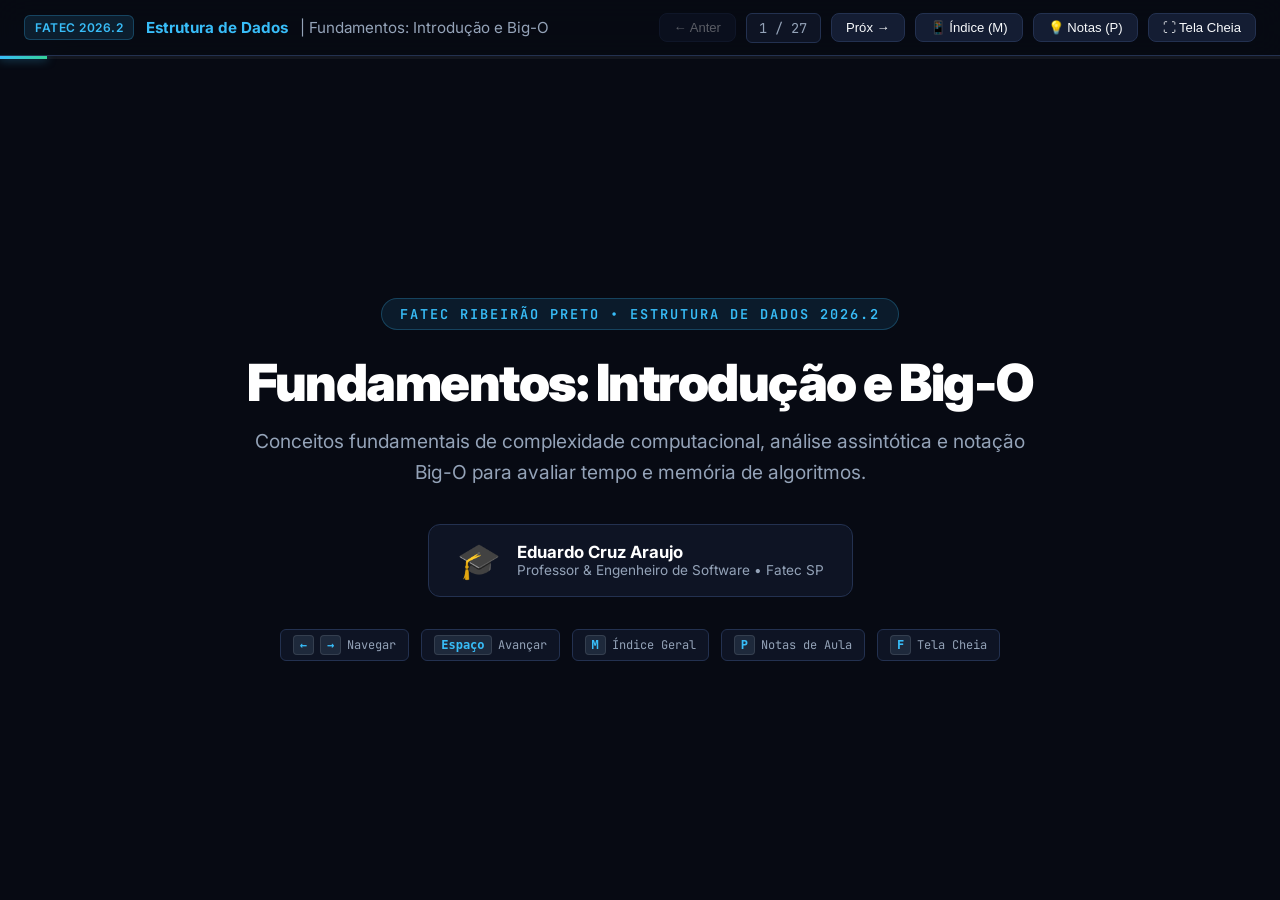
==== commit 497ffbe3: "feat(aula-03): adiciona aula 03 - Fundamentos: Arrays e Strings com demo interativa e desafios do Le" ====
--- a/02-ed-fundamentos-introducao-e-big-o/src/demo/index.html
+++ b/02-ed-fundamentos-introducao-e-big-o/src/demo/index.html
@@ -1634,7 +1634,7 @@
     <section class="slide">
       <div class="slide-header">
         <span class="slide-tag">10. Síntese</span>
-        <h2 class="slide-title">Resumo dos Pontos-Chave & Regras de Sobrevivência 💡</h2>
+        <h2 class="slide-title">Resumo dos Pontos-Chave 💡</h2>
         <p class="slide-subtitle">O guia definitivo para manter na mente durante toda a disciplina e carreira técnica.</p>
       </div>
 
